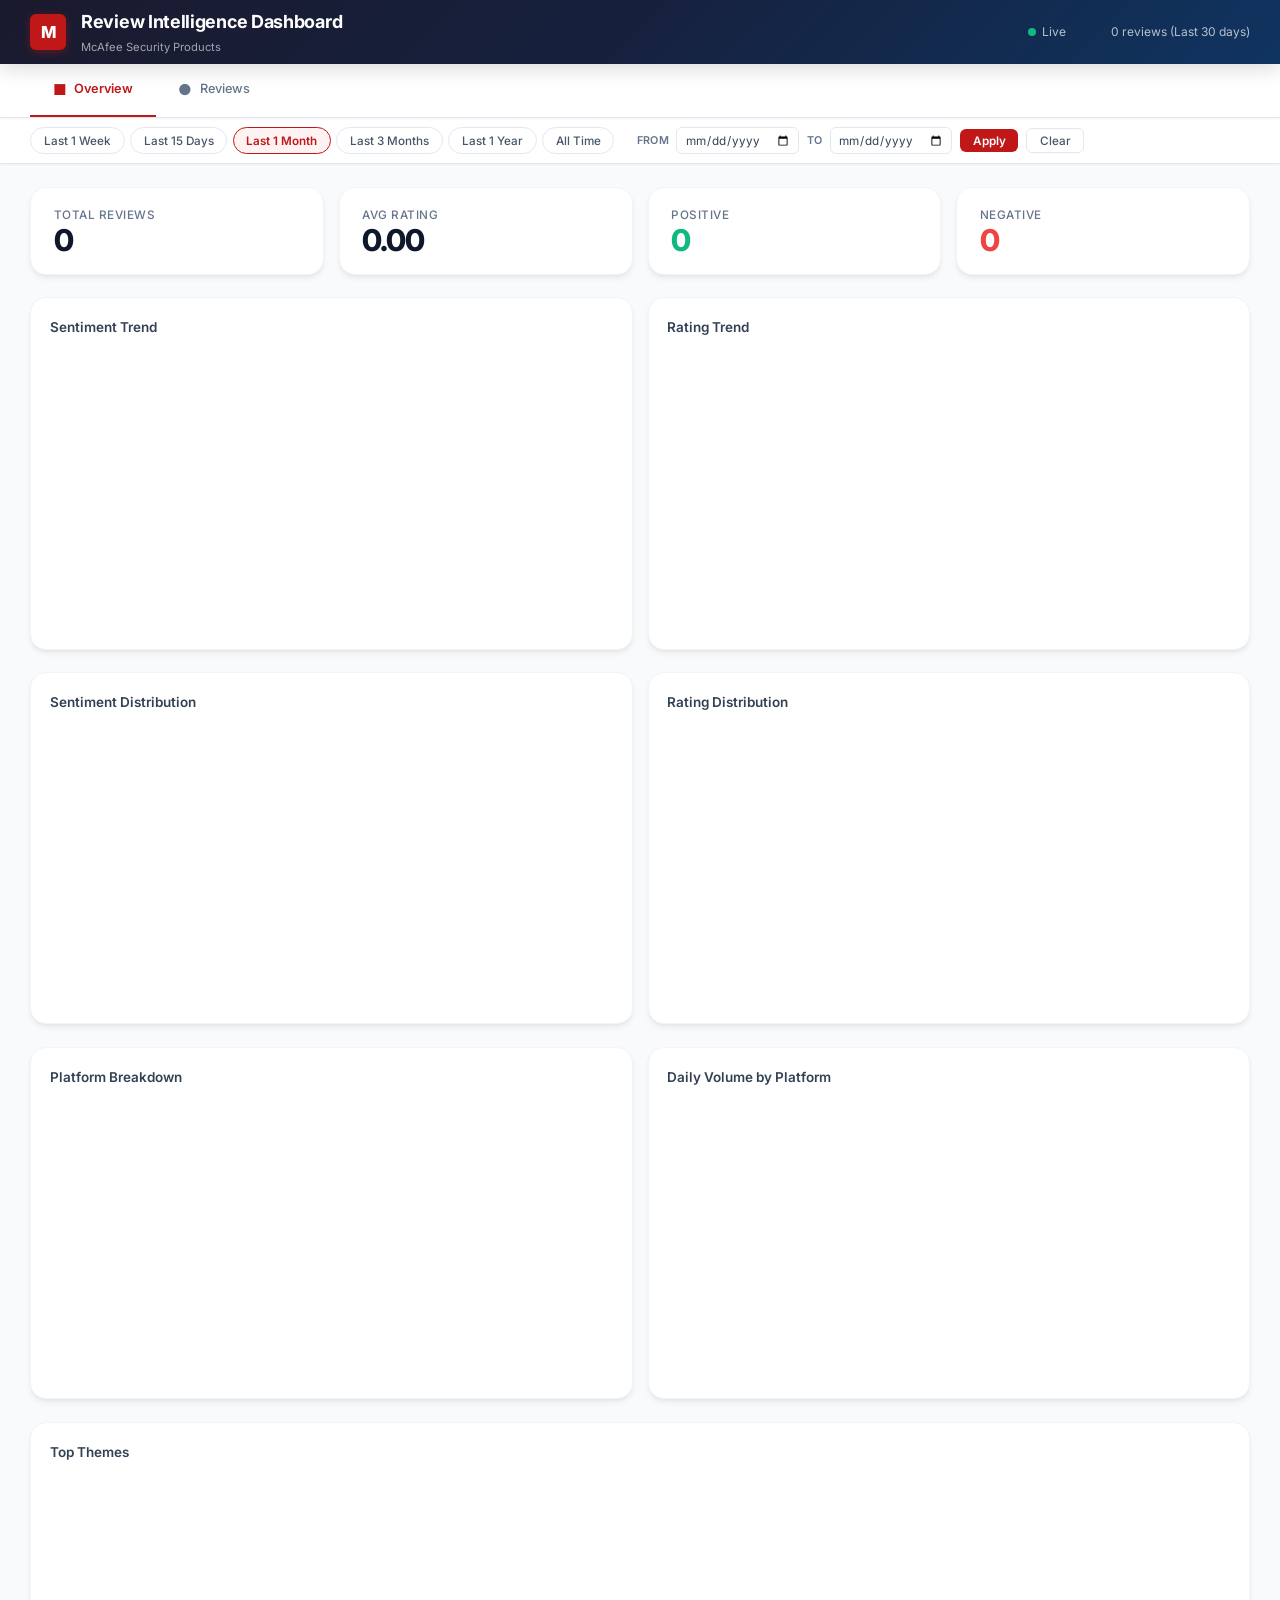
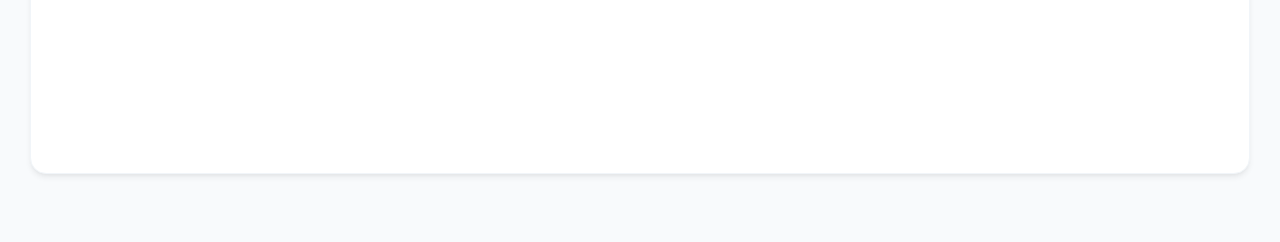
==== mcafee-review-dashboard/docs/index.html @ dd54ef6c "Initial commit - Review Dashboard v1.0" ====
<!DOCTYPE html>
<html lang="en">
<head>
  <meta charset="UTF-8">
  <meta name="viewport" content="width=device-width, initial-scale=1.0">
  <title>McAfee Review Intelligence Dashboard</title>
  <link rel="preconnect" href="https://fonts.googleapis.com">
  <link rel="preconnect" href="https://fonts.gstatic.com" crossorigin>
  <link href="https://fonts.googleapis.com/css2?family=Inter:wght@400;500;600;700;800&display=swap" rel="stylesheet">
  <link rel="stylesheet" href="assets/style.css">
  <script src="https://cdn.plot.ly/plotly-2.27.0.min.js"></script>
</head>
<body>

  <!-- ============ Header ============ -->
  <header class="header">
    <div class="header-brand">
      <div class="header-logo">M</div>
      <div>
        <div class="header-title">Review Intelligence Dashboard</div>
        <div class="header-subtitle">McAfee Security Products</div>
      </div>
    </div>
    <div class="header-meta">
      <div class="header-meta-item">
        <span class="live-dot"></span>
        <span>Live</span>
      </div>
      <div class="header-meta-item" id="last-updated"></div>
      <div class="header-meta-item" id="total-reviews-meta"></div>
    </div>
  </header>

  <!-- ============ Navigation ============ -->
  <nav class="nav-tabs" id="nav-tabs">
    <div class="nav-tab active" data-tab="overview">
      <span class="tab-icon">&#9632;</span> Overview
    </div>
    <div class="nav-tab" data-tab="reviews">
      <span class="tab-icon">&#9679;</span> Reviews
    </div>
  </nav>

  <!-- ============ Date Range Filter ============ -->
  <div class="date-filter-bar" id="date-filter-bar">
    <div class="date-filter-presets">
      <button class="date-preset-btn" data-range="7">Last 1 Week</button>
      <button class="date-preset-btn" data-range="15">Last 15 Days</button>
      <button class="date-preset-btn active" data-range="30">Last 1 Month</button>
      <button class="date-preset-btn" data-range="90">Last 3 Months</button>
      <button class="date-preset-btn" data-range="365">Last 1 Year</button>
      <button class="date-preset-btn" data-range="all">All Time</button>
    </div>
    <div class="date-filter-custom">
      <label class="date-filter-label">From</label>
      <input type="date" class="date-filter-input" id="date-start">
      <label class="date-filter-label">To</label>
      <input type="date" class="date-filter-input" id="date-end">
      <button class="date-filter-apply" id="date-apply">Apply</button>
      <button class="date-filter-clear" id="date-clear">Clear</button>
    </div>
    <div class="date-filter-info" id="date-filter-info"></div>
  </div>

  <!-- ============ Main Content ============ -->
  <main class="main-content">

    <!-- ======== Overview Tab - All Unique Charts ======== -->
    <section class="tab-panel active" id="tab-overview">
      <!-- KPIs -->
      <div class="kpi-grid" id="kpi-grid"></div>

      <!-- Row 1: Trend Charts -->
      <div class="chart-grid">
        <div class="chart-card">
          <div class="chart-title">Sentiment Trend</div>
          <div class="chart-container" id="chart-sentiment-trend"></div>
        </div>
        <div class="chart-card">
          <div class="chart-title">Rating Trend</div>
          <div class="chart-container" id="chart-rating-trend"></div>
        </div>
      </div>

      <!-- Row 2: Distribution Charts -->
      <div class="chart-grid">
        <div class="chart-card">
          <div class="chart-title">Sentiment Distribution</div>
          <div class="chart-container" id="chart-sentiment-dist"></div>
        </div>
        <div class="chart-card">
          <div class="chart-title">Rating Distribution</div>
          <div class="chart-container" id="chart-rating-dist"></div>
        </div>
      </div>

      <!-- Row 3: Platform & Volume -->
      <div class="chart-grid">
        <div class="chart-card">
          <div class="chart-title">Platform Breakdown</div>
          <div class="chart-container" id="chart-platform-breakdown"></div>
        </div>
        <div class="chart-card">
          <div class="chart-title">Daily Volume by Platform</div>
          <div class="chart-container" id="chart-daily-volume"></div>
        </div>
      </div>

      <!-- Row 4: Theme Analysis (Single) -->
      <div class="chart-grid">
        <div class="chart-card full-width">
          <div class="chart-title">Top Themes</div>
          <div class="chart-container" id="chart-themes"></div>
        </div>
      </div>
    </section>

    <!-- ======== Reviews Tab ======== -->
    <section class="tab-panel" id="tab-reviews">
      <!-- Filters -->
      <div class="filters-bar" id="filters-bar">
        <div class="filter-group">
          <label class="filter-label">Platform</label>
          <select class="filter-select" id="filter-platform">
            <option value="all">All Platforms</option>
            <option value="google_play">Google Play</option>
            <option value="app_store">App Store</option>
            <option value="windows_desktop">Windows</option>
          </select>
        </div>
        <div class="filter-group">
          <label class="filter-label">Rating</label>
          <select class="filter-select" id="filter-rating">
            <option value="all">All Ratings</option>
            <option value="5">5 Stars</option>
            <option value="4">4 Stars</option>
            <option value="3">3 Stars</option>
            <option value="2">2 Stars</option>
            <option value="1">1 Star</option>
          </select>
        </div>
        <div class="filter-group">
          <label class="filter-label">Sentiment</label>
          <select class="filter-select" id="filter-sentiment">
            <option value="all">All</option>
            <option value="positive">Positive</option>
            <option value="neutral">Neutral</option>
            <option value="negative">Negative</option>
          </select>
        </div>
        <div class="filter-group">
          <label class="filter-label">Notable</label>
          <select class="filter-select" id="filter-notable">
            <option value="all">All Reviews</option>
            <option value="response_mismatch">⚠️ Response Mismatch</option>
            <option value="no_response">⚠️ No Response</option>
            <option value="billing_issue">💰 Billing Issue</option>
            <option value="cancellation">🚫 Cancellation</option>
            <option value="critical">🔴 Critical (1★)</option>
          </select>
        </div>
        <div class="filter-group search-group">
          <input type="text" class="filter-search" id="filter-search" placeholder="Search reviews...">
        </div>
      </div>

      <!-- Results Summary -->
      <div class="results-summary" id="results-summary"></div>

      <!-- Reviews Table -->
      <div class="reviews-table-wrap">
        <table class="reviews-table">
          <thead>
            <tr>
              <th>Date</th>
              <th>Platform</th>
              <th>Rating</th>
              <th>Sentiment</th>
              <th>Review</th>
              <th>McAfee's Response</th>
              <th>Suggested Better Reply</th>
            </tr>
          </thead>
          <tbody id="reviews-tbody"></tbody>
        </table>
      </div>

      <!-- Pagination -->
      <div class="pagination" id="pagination"></div>
    </section>

  </main>

  <!-- ============ Scripts ============ -->
  <script src="assets/dashboard.js"></script>
</body>
</html>
---- mcafee-review-dashboard/docs/assets/style.css ----
/* ============================================================
   McAfee Review Intelligence Dashboard v2 — Professional Design
   ============================================================ */

:root {
  /* McAfee Brand */
  --mcafee-red: #C01818;
  --mcafee-red-dark: #9B1313;
  --mcafee-red-light: #E8443A;
  --mcafee-dark: #1A1A2E;
  --mcafee-navy: #16213E;
  --mcafee-slate: #0F3460;

  /* Neutrals */
  --gray-50: #F8FAFC;
  --gray-100: #F1F5F9;
  --gray-200: #E2E8F0;
  --gray-300: #CBD5E1;
  --gray-400: #94A3B8;
  --gray-500: #64748B;
  --gray-600: #475569;
  --gray-700: #334155;
  --gray-800: #1E293B;
  --gray-900: #0F172A;

  /* Semantic */
  --success: #10B981;
  --success-bg: #ECFDF5;
  --success-border: #A7F3D0;
  --warning: #F59E0B;
  --warning-bg: #FFFBEB;
  --warning-border: #FDE68A;
  --danger: #EF4444;
  --danger-bg: #FEF2F2;
  --danger-border: #FECACA;
  --info: #3B82F6;
  --info-bg: #EFF6FF;
  --info-border: #BFDBFE;

  /* Platform Colors */
  --android-color: #3DDC84;
  --ios-color: #007AFF;
  --windows-color: #00BCF2;
  --mac-color: #A2AAAD;

  /* Layout */
  --sidebar-width: 240px;
  --header-height: 64px;
  --radius-sm: 6px;
  --radius-md: 10px;
  --radius-lg: 16px;
  --radius-xl: 20px;
  --shadow-sm: 0 1px 2px rgba(0,0,0,0.05);
  --shadow-md: 0 4px 6px -1px rgba(0,0,0,0.07), 0 2px 4px -2px rgba(0,0,0,0.05);
  --shadow-lg: 0 10px 15px -3px rgba(0,0,0,0.08), 0 4px 6px -4px rgba(0,0,0,0.04);
  --shadow-xl: 0 20px 25px -5px rgba(0,0,0,0.08), 0 8px 10px -6px rgba(0,0,0,0.04);
  --transition: all 0.2s cubic-bezier(0.4, 0, 0.2, 1);
}

/* ---- Reset & Base ---- */
*, *::before, *::after { box-sizing: border-box; margin: 0; padding: 0; }

html { font-size: 15px; -webkit-font-smoothing: antialiased; -moz-osx-font-smoothing: grayscale; overflow-x: hidden; }

body {
  font-family: 'Inter', -apple-system, BlinkMacSystemFont, 'Segoe UI', Roboto, sans-serif;
  background: var(--gray-50);
  color: var(--gray-800);
  line-height: 1.6;
  min-height: 100vh;
  overflow-x: hidden;
}

/* ---- Header ---- */
.header {
  background: linear-gradient(135deg, var(--mcafee-dark) 0%, var(--mcafee-navy) 50%, var(--mcafee-slate) 100%);
  color: white;
  padding: 0 2rem;
  height: var(--header-height);
  display: flex;
  align-items: center;
  justify-content: space-between;
  position: sticky;
  top: 0;
  z-index: 100;
  box-shadow: 0 4px 20px rgba(0,0,0,0.15);
}

.header-brand {
  display: flex;
  align-items: center;
  gap: 1rem;
}

.header-logo {
  width: 36px;
  height: 36px;
  background: var(--mcafee-red);
  border-radius: var(--radius-sm);
  display: flex;
  align-items: center;
  justify-content: center;
  font-weight: 800;
  font-size: 1.1rem;
  letter-spacing: -0.5px;
  box-shadow: 0 2px 8px rgba(192,24,24,0.4);
}

.header-title {
  font-size: 1.2rem;
  font-weight: 700;
  letter-spacing: -0.3px;
}

.header-subtitle {
  font-size: 0.75rem;
  color: rgba(255,255,255,0.6);
  font-weight: 400;
  margin-top: 1px;
}

.header-meta {
  display: flex;
  align-items: center;
  gap: 1.5rem;
  font-size: 0.8rem;
  color: rgba(255,255,255,0.7);
}

.header-meta-item {
  display: flex;
  align-items: center;
  gap: 0.4rem;
}

.live-dot {
  width: 8px;
  height: 8px;
  background: var(--success);
  border-radius: 50%;
  animation: pulse 2s infinite;
}

@keyframes pulse {
  0%, 100% { opacity: 1; transform: scale(1); }
  50% { opacity: 0.5; transform: scale(0.8); }
}

/* ---- Navigation Tabs ---- */
.nav-tabs {
  background: white;
  border-bottom: 1px solid var(--gray-200);
  padding: 0 2rem;
  display: flex;
  gap: 0;
  position: sticky;
  top: var(--header-height);
  z-index: 99;
  box-shadow: var(--shadow-sm);
}

.nav-tab {
  padding: 0.9rem 1.5rem;
  font-size: 0.85rem;
  font-weight: 500;
  color: var(--gray-500);
  cursor: pointer;
  border-bottom: 2px solid transparent;
  transition: var(--transition);
  user-select: none;
  display: flex;
  align-items: center;
  gap: 0.5rem;
  white-space: nowrap;
}

.nav-tab:hover {
  color: var(--gray-700);
  background: var(--gray-50);
}

.nav-tab.active {
  color: var(--mcafee-red);
  border-bottom-color: var(--mcafee-red);
  font-weight: 600;
}

.nav-tab .tab-icon {
  font-size: 1rem;
}

/* ---- Date Filter Bar ---- */
.date-filter-bar {
  background: white;
  border-bottom: 1px solid var(--gray-200);
  padding: 0.6rem 2rem;
  display: flex;
  align-items: center;
  gap: 1.5rem;
  flex-wrap: wrap;
  position: sticky;
  top: calc(var(--header-height) + 44px);
  z-index: 98;
  box-shadow: var(--shadow-sm);
}

.date-filter-presets {
  display: flex;
  gap: 0.35rem;
}

.date-preset-btn {
  padding: 0.35rem 0.85rem;
  border-radius: 20px;
  font-size: 0.78rem;
  font-weight: 500;
  border: 1.5px solid var(--gray-200);
  background: white;
  color: var(--gray-600);
  cursor: pointer;
  transition: var(--transition);
  font-family: inherit;
  white-space: nowrap;
}

.date-preset-btn:hover {
  border-color: var(--gray-300);
  background: var(--gray-50);
}

.date-preset-btn.active {
  border-color: var(--mcafee-red);
  background: var(--danger-bg);
  color: var(--mcafee-red);
  font-weight: 600;
}

.date-filter-custom {
  display: flex;
  align-items: center;
  gap: 0.5rem;
}

.date-filter-label {
  font-size: 0.72rem;
  font-weight: 600;
  color: var(--gray-500);
  text-transform: uppercase;
  letter-spacing: 0.3px;
}

.date-filter-input {
  padding: 0.3rem 0.5rem;
  border: 1.5px solid var(--gray-200);
  border-radius: var(--radius-sm);
  font-size: 0.78rem;
  color: var(--gray-700);
  font-family: inherit;
  outline: none;
  transition: var(--transition);
}

.date-filter-input:focus {
  border-color: var(--mcafee-red);
  box-shadow: 0 0 0 2px rgba(192,24,24,0.1);
}

.date-filter-apply {
  padding: 0.3rem 0.85rem;
  background: var(--mcafee-red);
  color: white;
  border: none;
  border-radius: var(--radius-sm);
  font-size: 0.78rem;
  font-weight: 600;
  cursor: pointer;
  transition: var(--transition);
  font-family: inherit;
}

.date-filter-apply:hover {
  background: var(--mcafee-red-dark);
}

.date-filter-clear {
  padding: 0.3rem 0.85rem;
  background: white;
  color: var(--gray-600);
  border: 1.5px solid var(--gray-200);
  border-radius: var(--radius-sm);
  font-size: 0.78rem;
  font-weight: 500;
  cursor: pointer;
  transition: var(--transition);
  font-family: inherit;
}

.date-filter-clear:hover {
  background: var(--gray-50);
  border-color: var(--gray-300);
}

.date-filter-info {
  font-size: 0.75rem;
  color: var(--gray-400);
  margin-left: auto;
}

/* ---- Main Content ---- */
.main-content {
  max-width: 1400px;
  margin: 0 auto;
  padding: 1.5rem 2rem 3rem;
  overflow-x: hidden;
}

.tab-panel {
  display: none;
  animation: fadeIn 0.3s ease;
}

.tab-panel.active {
  display: block;
}

@keyframes fadeIn {
  from { opacity: 0; transform: translateY(8px); }
  to { opacity: 1; transform: translateY(0); }
}

/* ---- Section Headers ---- */
.section-header {
  display: flex;
  align-items: center;
  justify-content: space-between;
  margin-bottom: 1rem;
  margin-top: 1.5rem;
}

.section-header:first-child {
  margin-top: 0;
}

.section-title {
  font-size: 1.05rem;
  font-weight: 700;
  color: var(--gray-800);
  letter-spacing: -0.3px;
}

.section-subtitle {
  font-size: 0.8rem;
  color: var(--gray-500);
}

/* ---- KPI Cards ---- */
.kpi-grid {
  display: grid;
  grid-template-columns: repeat(auto-fit, minmax(220px, 1fr));
  gap: 1rem;
  margin-bottom: 1.5rem;
}

.kpi-card {
  background: white;
  border-radius: var(--radius-lg);
  padding: 1.25rem 1.5rem;
  box-shadow: var(--shadow-md);
  border: 1px solid var(--gray-100);
  transition: var(--transition);
  position: relative;
  overflow: hidden;
}

.kpi-card:hover {
  box-shadow: var(--shadow-lg);
  transform: translateY(-2px);
}

.kpi-card::before {
  content: '';
  position: absolute;
  top: 0;
  left: 0;
  right: 0;
  height: 3px;
}

.kpi-card.kpi-total::before { background: var(--info); }
.kpi-card.kpi-rating::before { background: var(--warning); }
.kpi-card.kpi-sentiment::before { background: var(--success); }
.kpi-card.kpi-negative::before { background: var(--danger); }

.kpi-header {
  display: flex;
  align-items: center;
  justify-content: space-between;
  margin-bottom: 0.75rem;
}

.kpi-label {
  font-size: 0.78rem;
  font-weight: 500;
  color: var(--gray-500);
  text-transform: uppercase;
  letter-spacing: 0.5px;
}

.kpi-icon {
  width: 36px;
  height: 36px;
  border-radius: var(--radius-md);
  display: flex;
  align-items: center;
  justify-content: center;
  font-size: 1.1rem;
}

.kpi-total .kpi-icon { background: var(--info-bg); color: var(--info); }
.kpi-rating .kpi-icon { background: var(--warning-bg); color: var(--warning); }
.kpi-sentiment .kpi-icon { background: var(--success-bg); color: var(--success); }
.kpi-negative .kpi-icon { background: var(--danger-bg); color: var(--danger); }

.kpi-value {
  font-size: 2rem;
  font-weight: 800;
  color: var(--gray-900);
  line-height: 1;
  letter-spacing: -1px;
}

.kpi-change {
  display: inline-flex;
  align-items: center;
  gap: 0.25rem;
  font-size: 0.75rem;
  font-weight: 600;
  margin-top: 0.4rem;
  padding: 0.15rem 0.5rem;
  border-radius: 20px;
}

.kpi-change.positive {
  background: var(--success-bg);
  color: var(--success);
}

.kpi-change.negative {
  background: var(--danger-bg);
  color: var(--danger);
}

.kpi-sparkline {
  height: 40px;
  margin-top: 0.5rem;
}

/* ---- Chart Cards ---- */
.chart-grid {
  display: grid;
  grid-template-columns: repeat(2, 1fr);
  gap: 1rem;
  margin-bottom: 1.5rem;
}

.chart-grid-3 {
  grid-template-columns: repeat(3, 1fr);
}

.chart-card {
  background: white;
  border-radius: var(--radius-lg);
  padding: 1.25rem;
  box-shadow: var(--shadow-md);
  border: 1px solid var(--gray-100);
  transition: var(--transition);
  overflow: hidden;
  min-width: 0;
}

.chart-card:hover {
  box-shadow: var(--shadow-lg);
}

.chart-card.full-width {
  grid-column: 1 / -1;
}

.chart-title {
  font-size: 0.9rem;
  font-weight: 600;
  color: var(--gray-700);
  margin-bottom: 0.75rem;
  display: flex;
  align-items: center;
  gap: 0.5rem;
}

.chart-container {
  min-height: 280px;
  width: 100%;
  overflow: hidden;
}

.chart-container-sm {
  min-height: 200px;
}

/* ---- Platform Selector ---- */
.platform-selector {
  display: flex;
  gap: 0.5rem;
  margin-bottom: 1rem;
  flex-wrap: wrap;
}

.platform-btn {
  padding: 0.45rem 1rem;
  border-radius: 20px;
  font-size: 0.8rem;
  font-weight: 500;
  border: 1.5px solid var(--gray-200);
  background: white;
  color: var(--gray-600);
  cursor: pointer;
  transition: var(--transition);
  display: flex;
  align-items: center;
  gap: 0.4rem;
}

.platform-btn:hover {
  border-color: var(--gray-300);
  background: var(--gray-50);
}

.platform-btn.active {
  border-color: var(--mcafee-red);
  background: var(--danger-bg);
  color: var(--mcafee-red);
  font-weight: 600;
}

.platform-dot {
  width: 8px;
  height: 8px;
  border-radius: 50%;
}

.platform-dot.android { background: var(--android-color); }
.platform-dot.ios { background: var(--ios-color); }
.platform-dot.windows { background: var(--windows-color); }
.platform-dot.mac { background: var(--mac-color); }

/* ---- Filters Bar ---- */
.filters-bar {
  display: flex;
  gap: 0.75rem;
  margin-bottom: 1rem;
  flex-wrap: wrap;
  align-items: center;
}

.filter-group {
  display: flex;
  flex-direction: column;
  gap: 0.25rem;
}

.filter-label {
  font-size: 0.7rem;
  font-weight: 600;
  color: var(--gray-500);
  text-transform: uppercase;
  letter-spacing: 0.5px;
}

.filter-select, .filter-input {
  padding: 0.5rem 0.75rem;
  border: 1.5px solid var(--gray-200);
  border-radius: var(--radius-md);
  font-size: 0.82rem;
  color: var(--gray-700);
  background: white;
  transition: var(--transition);
  outline: none;
  font-family: inherit;
  min-width: 140px;
}

.filter-select:focus, .filter-input:focus {
  border-color: var(--mcafee-red);
  box-shadow: 0 0 0 3px rgba(192,24,24,0.1);
}

.filter-input {
  min-width: 220px;
}

.filter-btn {
  padding: 0.5rem 1.25rem;
  background: var(--mcafee-red);
  color: white;
  border: none;
  border-radius: var(--radius-md);
  font-size: 0.82rem;
  font-weight: 600;
  cursor: pointer;
  transition: var(--transition);
  align-self: flex-end;
  font-family: inherit;
}

.filter-btn:hover {
  background: var(--mcafee-red-dark);
  box-shadow: 0 2px 8px rgba(192,24,24,0.3);
}

.filter-btn-secondary {
  background: white;
  color: var(--gray-600);
  border: 1.5px solid var(--gray-200);
}

.filter-btn-secondary:hover {
  background: var(--gray-50);
  border-color: var(--gray-300);
  box-shadow: none;
}

/* ---- Reviews Table ---- */
.reviews-table-wrap {
  background: white;
  border-radius: var(--radius-lg);
  box-shadow: var(--shadow-md);
  border: 1px solid var(--gray-100);
  overflow: hidden;
}

.reviews-table {
  width: 100%;
  border-collapse: collapse;
  font-size: 0.83rem;
}

.reviews-table thead {
  background: var(--gray-50);
  border-bottom: 2px solid var(--gray-200);
}

.reviews-table th {
  padding: 0.75rem 1rem;
  text-align: left;
  font-weight: 600;
  color: var(--gray-600);
  font-size: 0.75rem;
  text-transform: uppercase;
  letter-spacing: 0.5px;
  white-space: nowrap;
}

.reviews-table td {
  padding: 0.85rem 1rem;
  border-bottom: 1px solid var(--gray-100);
  vertical-align: top;
}

.reviews-table tbody tr {
  transition: var(--transition);
}

.reviews-table tbody tr:hover {
  background: var(--gray-50);
}

.reviews-table tbody tr:last-child td {
  border-bottom: none;
}

.review-content-cell {
  max-width: 320px;
  line-height: 1.5;
  color: var(--gray-700);
}

.review-content-text {
  display: -webkit-box;
  -webkit-line-clamp: 3;
  -webkit-box-orient: vertical;
  overflow: hidden;
  cursor: pointer;
}

.review-content-text.expanded {
  -webkit-line-clamp: unset;
}

/* ---- Reply Column ---- */
.reply-cell {
  max-width: 280px;
  min-width: 220px;
}

.reply-suggestion {
  background: var(--gray-50);
  border: 1px solid var(--gray-200);
  border-radius: var(--radius-md);
  padding: 0.6rem 0.75rem;
  font-size: 0.78rem;
  color: var(--gray-600);
  line-height: 1.5;
  position: relative;
}

.reply-suggestion::before {
  content: 'Suggested Reply';
  display: block;
  font-size: 0.65rem;
  font-weight: 700;
  text-transform: uppercase;
  letter-spacing: 0.5px;
  color: var(--mcafee-red);
  margin-bottom: 0.35rem;
}

.reply-actions {
  display: flex;
  gap: 0.5rem;
  margin-top: 0.5rem;
}

.reply-btn {
  padding: 0.25rem 0.6rem;
  border-radius: var(--radius-sm);
  font-size: 0.7rem;
  font-weight: 600;
  cursor: pointer;
  transition: var(--transition);
  border: 1px solid var(--gray-200);
  background: white;
  color: var(--gray-600);
  font-family: inherit;
}

.reply-btn:hover {
  background: var(--gray-100);
}

.reply-btn-copy {
  background: var(--mcafee-red);
  color: white;
  border-color: var(--mcafee-red);
}

.reply-btn-copy:hover {
  background: var(--mcafee-red-dark);
}

/* ---- Badges ---- */
.badge {
  display: inline-flex;
  align-items: center;
  gap: 0.3rem;
  padding: 0.2rem 0.6rem;
  border-radius: 20px;
  font-size: 0.72rem;
  font-weight: 600;
  white-space: nowrap;
}

.badge-positive {
  background: var(--success-bg);
  color: #047857;
  border: 1px solid var(--success-border);
}

.badge-neutral {
  background: var(--warning-bg);
  color: #92400E;
  border: 1px solid var(--warning-border);
}

.badge-negative {
  background: var(--danger-bg);
  color: #B91C1C;
  border: 1px solid var(--danger-border);
}

.badge-platform {
  background: var(--gray-100);
  color: var(--gray-600);
  border: 1px solid var(--gray-200);
}

.badge-platform.google_play { border-left: 3px solid var(--android-color); }
.badge-platform.app_store { border-left: 3px solid var(--ios-color); }
.badge-platform.windows_desktop { border-left: 3px solid var(--windows-color); }
.badge-platform.mac_desktop { border-left: 3px solid var(--mac-color); }

.badge-theme {
  background: var(--info-bg);
  color: #1E40AF;
  border: 1px solid var(--info-border);
  font-size: 0.68rem;
}

/* ---- Star Rating ---- */
.stars {
  display: inline-flex;
  gap: 1px;
  color: var(--warning);
  font-size: 0.9rem;
}

.star-empty {
  color: var(--gray-300);
}

/* ---- Alerts ---- */
.alerts-list {
  display: flex;
  flex-direction: column;
  gap: 0.75rem;
}

.alert-item {
  background: white;
  border-radius: var(--radius-lg);
  padding: 1rem 1.25rem;
  box-shadow: var(--shadow-md);
  border: 1px solid var(--gray-100);
  display: flex;
  gap: 1rem;
  align-items: flex-start;
  transition: var(--transition);
}

.alert-item:hover {
  box-shadow: var(--shadow-lg);
}

.alert-severity {
  width: 4px;
  min-height: 50px;
  border-radius: 2px;
  flex-shrink: 0;
  align-self: stretch;
}

.alert-severity.high { background: var(--danger); }
.alert-severity.medium { background: var(--warning); }
.alert-severity.low { background: var(--info); }

.alert-content {
  flex: 1;
}

.alert-title {
  font-weight: 600;
  font-size: 0.9rem;
  color: var(--gray-800);
  margin-bottom: 0.25rem;
}

.alert-message {
  font-size: 0.82rem;
  color: var(--gray-600);
  line-height: 1.5;
}

.alert-meta {
  display: flex;
  gap: 1rem;
  margin-top: 0.5rem;
  font-size: 0.72rem;
  color: var(--gray-400);
}

.alert-status {
  padding: 0.15rem 0.5rem;
  border-radius: 20px;
  font-size: 0.68rem;
  font-weight: 600;
  text-transform: uppercase;
  letter-spacing: 0.3px;
}

.alert-status.active { background: var(--danger-bg); color: var(--danger); }
.alert-status.acknowledged { background: var(--warning-bg); color: var(--warning); }
.alert-status.investigating { background: var(--info-bg); color: var(--info); }
.alert-status.resolved { background: var(--success-bg); color: var(--success); }

/* ---- Pagination ---- */
.pagination {
  display: flex;
  align-items: center;
  justify-content: center;
  gap: 0.35rem;
  margin-top: 1rem;
  padding: 0.75rem;
}

.page-btn {
  padding: 0.35rem 0.7rem;
  border: 1px solid var(--gray-200);
  border-radius: var(--radius-sm);
  background: white;
  color: var(--gray-600);
  font-size: 0.8rem;
  cursor: pointer;
  transition: var(--transition);
  font-family: inherit;
}

.page-btn:hover {
  background: var(--gray-50);
  border-color: var(--gray-300);
}

.page-btn.active {
  background: var(--mcafee-red);
  color: white;
  border-color: var(--mcafee-red);
}

.page-btn:disabled {
  opacity: 0.4;
  cursor: default;
}

.page-info {
  font-size: 0.78rem;
  color: var(--gray-500);
  margin: 0 0.5rem;
}

/* ---- Review Count / Summary ---- */
.results-summary {
  font-size: 0.82rem;
  color: var(--gray-500);
  margin-bottom: 0.75rem;
}

.results-summary strong {
  color: var(--gray-700);
}

/* ---- Empty State ---- */
.empty-state {
  text-align: center;
  padding: 3rem 2rem;
  color: var(--gray-400);
}

.empty-state-icon {
  font-size: 2.5rem;
  margin-bottom: 0.75rem;
}

.empty-state-text {
  font-size: 0.9rem;
}

/* ---- Tooltip ---- */
.tooltip {
  position: relative;
}

.tooltip::after {
  content: attr(data-tooltip);
  position: absolute;
  bottom: calc(100% + 6px);
  left: 50%;
  transform: translateX(-50%);
  background: var(--gray-800);
  color: white;
  padding: 0.35rem 0.6rem;
  border-radius: var(--radius-sm);
  font-size: 0.7rem;
  white-space: nowrap;
  opacity: 0;
  pointer-events: none;
  transition: opacity 0.2s;
  z-index: 50;
}

.tooltip:hover::after {
  opacity: 1;
}

/* ---- Responsive ---- */
@media (max-width: 1024px) {
  .chart-grid {
    grid-template-columns: 1fr;
  }
  .chart-grid-3 {
    grid-template-columns: 1fr;
  }
}

@media (max-width: 768px) {
  .header {
    padding: 0 1rem;
    height: auto;
    min-height: var(--header-height);
    flex-wrap: wrap;
    gap: 0.5rem;
    padding-top: 0.75rem;
    padding-bottom: 0.75rem;
  }

  .header-meta {
    display: none;
  }

  .nav-tabs {
    padding: 0 0.75rem;
    overflow-x: auto;
    -webkit-overflow-scrolling: touch;
  }

  .nav-tab {
    padding: 0.75rem 1rem;
    font-size: 0.8rem;
  }

  .date-filter-bar {
    padding: 0.5rem 1rem;
    flex-direction: column;
    align-items: stretch;
    gap: 0.5rem;
  }

  .date-filter-presets {
    flex-wrap: wrap;
  }

  .date-filter-custom {
    flex-wrap: wrap;
  }

  .date-filter-info {
    margin-left: 0;
  }

  .main-content {
    padding: 1rem;
  }

  .kpi-grid {
    grid-template-columns: repeat(2, 1fr);
    gap: 0.75rem;
  }

  .kpi-value {
    font-size: 1.5rem;
  }

  .filters-bar {
    flex-direction: column;
    align-items: stretch;
  }

  .filter-select, .filter-input {
    min-width: 100%;
  }

  .reviews-table-wrap {
    overflow-x: auto;
  }

  .reply-cell {
    min-width: 180px;
  }

  .platform-selector {
    overflow-x: auto;
    flex-wrap: nowrap;
    padding-bottom: 0.5rem;
  }
}

@media (max-width: 480px) {
  .kpi-grid {
    grid-template-columns: 1fr;
  }
}

/* ---- Scrollbar ---- */
::-webkit-scrollbar {
  width: 6px;
  height: 6px;
}

::-webkit-scrollbar-track {
  background: transparent;
}

::-webkit-scrollbar-thumb {
  background: var(--gray-300);
  border-radius: 3px;
}

::-webkit-scrollbar-thumb:hover {
  background: var(--gray-400);
}

/* ---- Loading skeleton ---- */
.skeleton {
  background: linear-gradient(90deg, var(--gray-100) 25%, var(--gray-200) 50%, var(--gray-100) 75%);
  background-size: 200% 100%;
  animation: shimmer 1.5s infinite;
  border-radius: var(--radius-sm);
}

@keyframes shimmer {
  0% { background-position: 200% 0; }
  100% { background-position: -200% 0; }
}

/* ---- Print ---- */
@media print {
  .header, .nav-tabs { position: static; }
  .tab-panel { display: block !important; page-break-inside: avoid; }
  .kpi-card, .chart-card, .alert-item { box-shadow: none; border: 1px solid #ddd; }
}
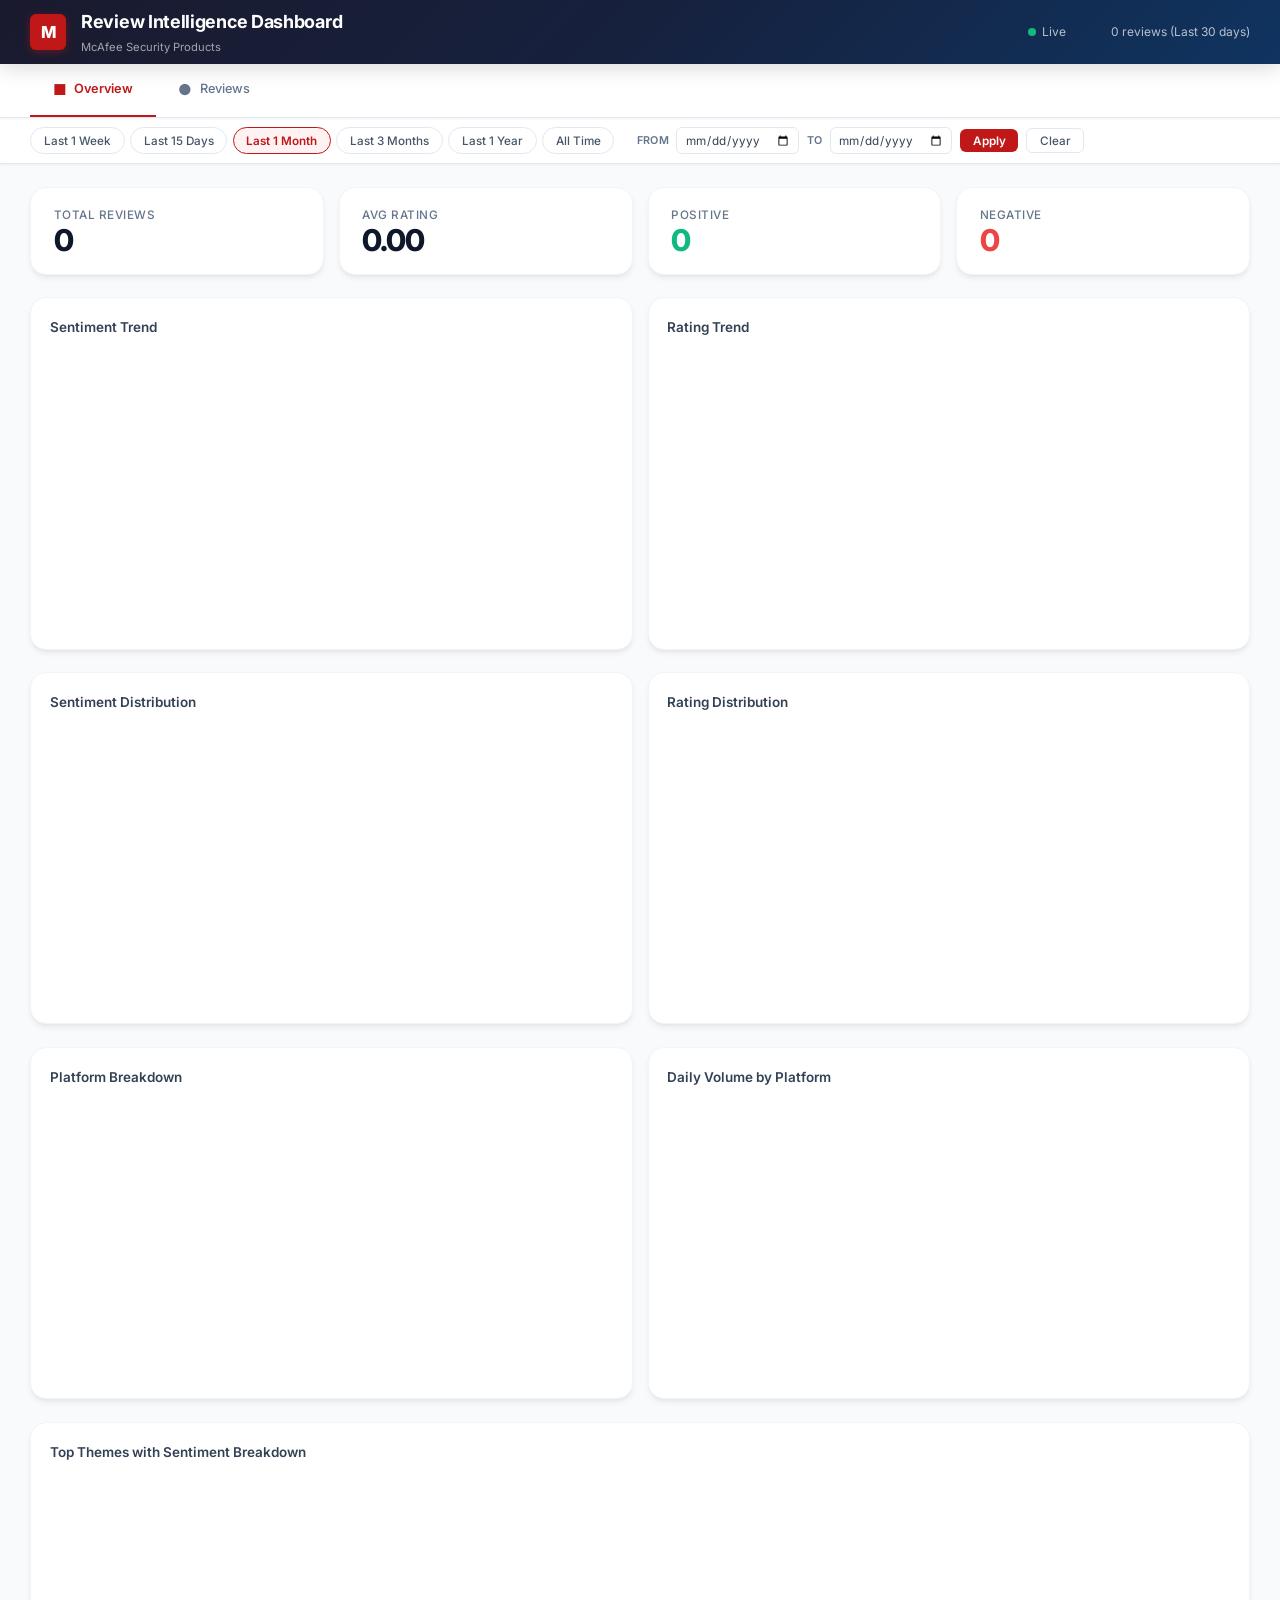
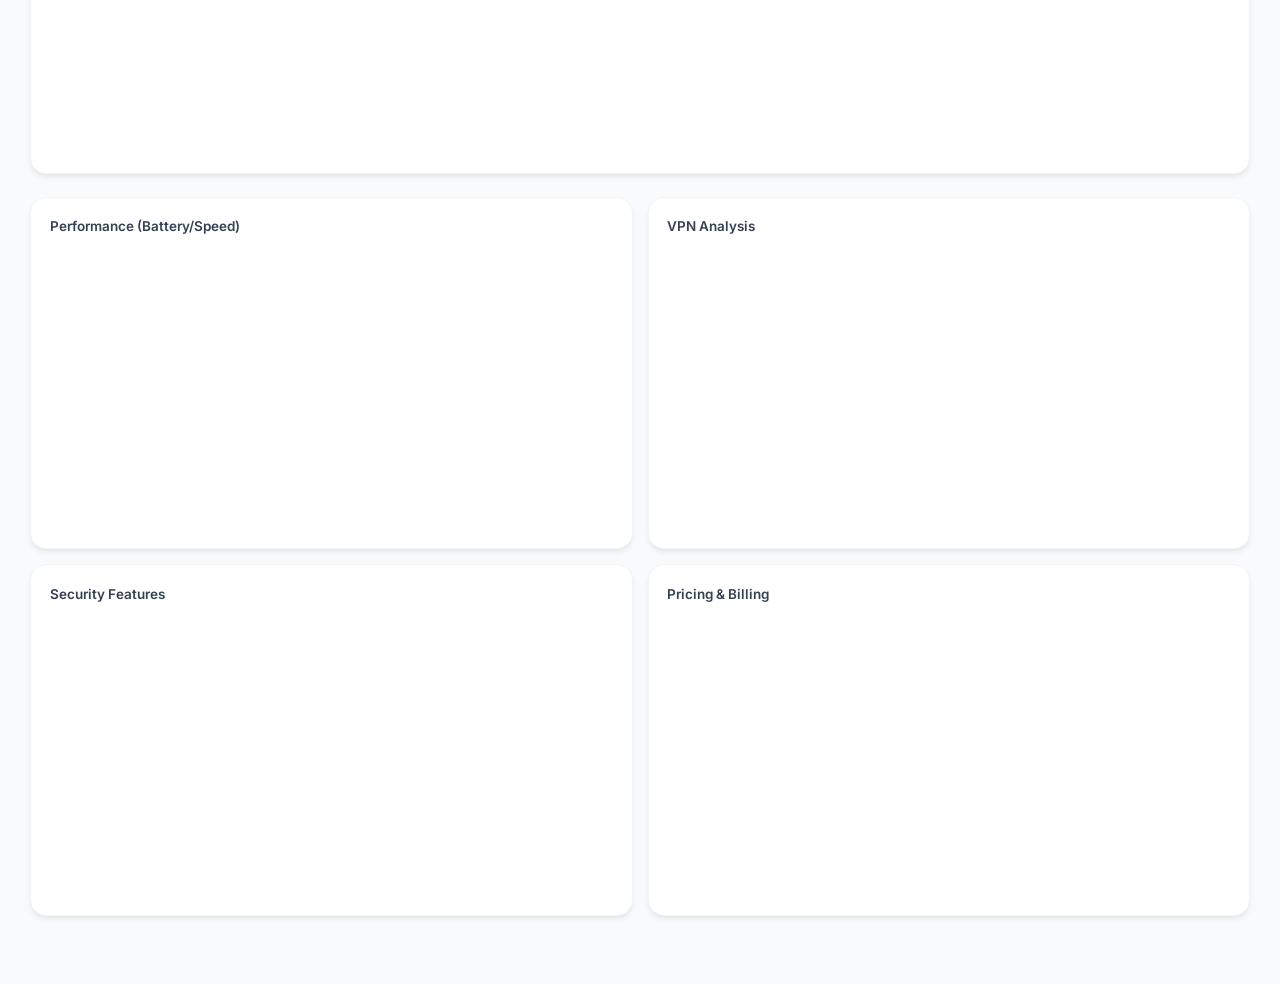
==== commit 1285fb44: "Add individual theme analysis charts: Performance, VPN, Security, Pricing with sentiment breakdown" ====
--- a/mcafee-review-dashboard/docs/index.html
+++ b/mcafee-review-dashboard/docs/index.html
@@ -106,11 +106,31 @@
         </div>
       </div>
 
-      <!-- Row 4: Theme Analysis (Single) -->
+      <!-- Row 4: Theme Analysis -->
       <div class="chart-grid">
         <div class="chart-card full-width">
-          <div class="chart-title">Top Themes</div>
+          <div class="chart-title">Top Themes with Sentiment Breakdown</div>
           <div class="chart-container" id="chart-themes"></div>
+        </div>
+      </div>
+
+      <!-- Row 5: Individual Theme Analysis -->
+      <div class="chart-grid">
+        <div class="chart-card">
+          <div class="chart-title">Performance (Battery/Speed)</div>
+          <div class="chart-container" id="chart-theme-performance"></div>
+        </div>
+        <div class="chart-card">
+          <div class="chart-title">VPN Analysis</div>
+          <div class="chart-container" id="chart-theme-vpn"></div>
+        </div>
+        <div class="chart-card">
+          <div class="chart-title">Security Features</div>
+          <div class="chart-container" id="chart-theme-security"></div>
+        </div>
+        <div class="chart-card">
+          <div class="chart-title">Pricing & Billing</div>
+          <div class="chart-container" id="chart-theme-pricing"></div>
         </div>
       </div>
     </section>
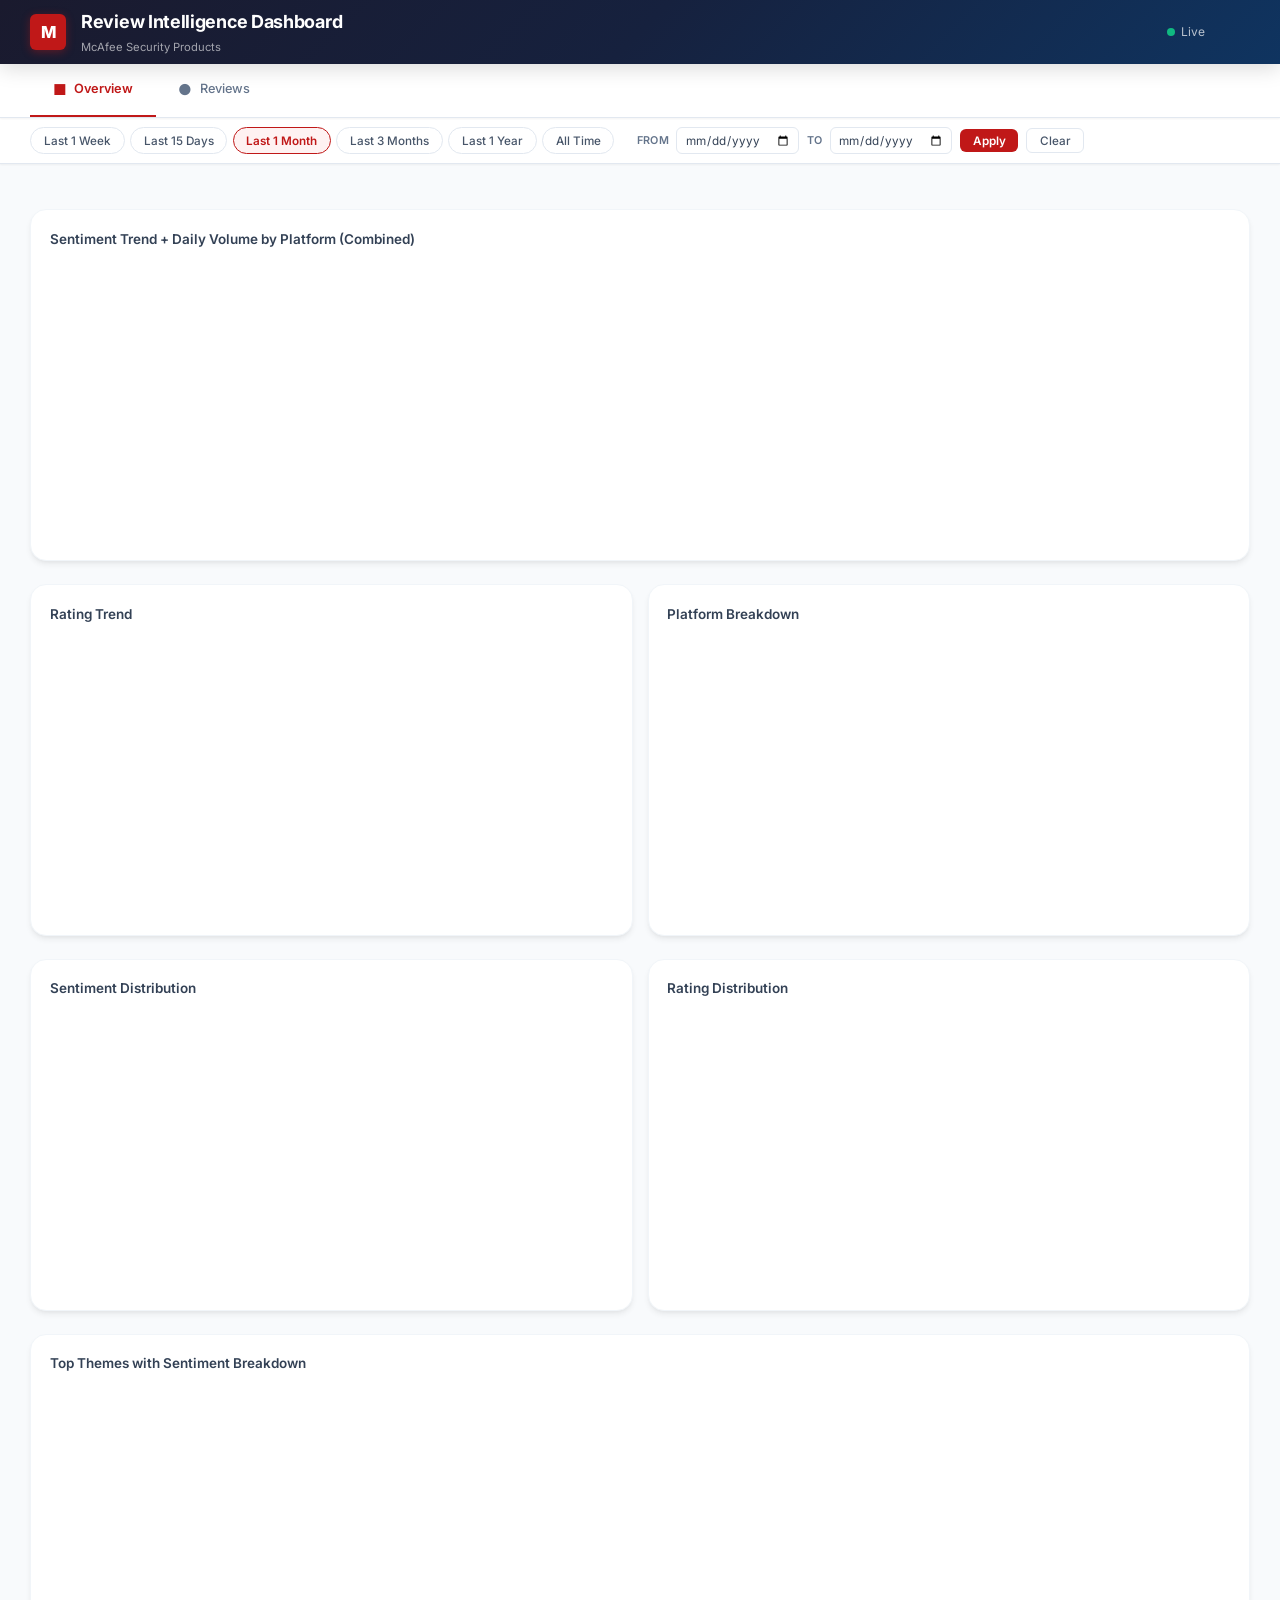
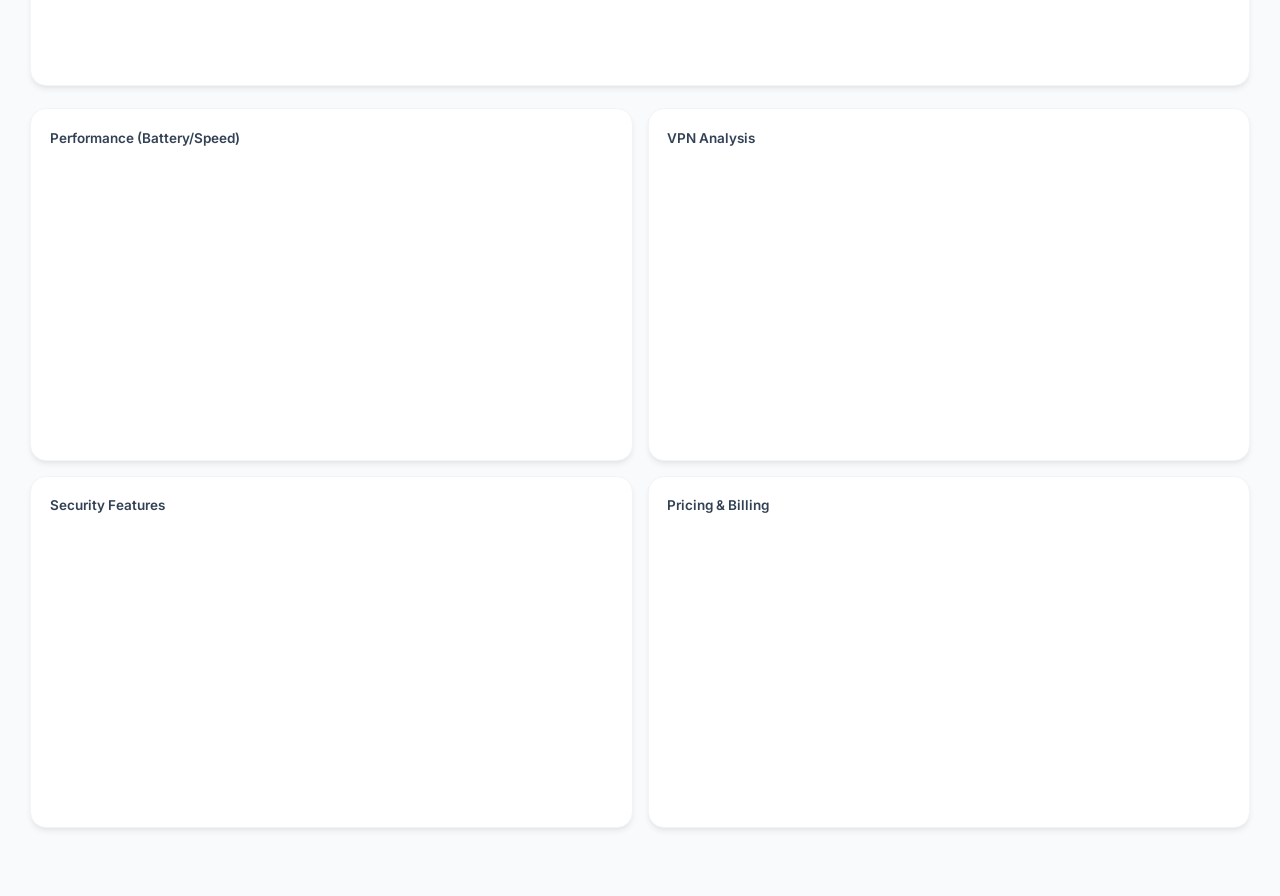
==== commit 574dce8f: "Combine Sentiment Trend and Daily Volume by Platform into single chart with dual Y-axes" ====
--- a/mcafee-review-dashboard/docs/index.html
+++ b/mcafee-review-dashboard/docs/index.html
@@ -70,16 +70,23 @@
       <!-- KPIs -->
       <div class="kpi-grid" id="kpi-grid"></div>
 
-      <!-- Row 1: Trend Charts -->
-      <div class="chart-grid">
-        <div class="chart-card">
-          <div class="chart-title">Sentiment Trend</div>
-          <div class="chart-container" id="chart-sentiment-trend"></div>
-        </div>
+      <!-- Row 1: Combined Sentiment + Volume + Rating Trend -->
+      <div class="chart-grid">
+        <div class="chart-card full-width">
+          <div class="chart-title">Sentiment Trend + Daily Volume by Platform (Combined)</div>
+          <div class="chart-container" id="chart-combined-sentiment-volume"></div>
+        </div>
+      </div>
+      
+      <div class="chart-grid">
         <div class="chart-card">
           <div class="chart-title">Rating Trend</div>
           <div class="chart-container" id="chart-rating-trend"></div>
         </div>
+        <div class="chart-card">
+          <div class="chart-title">Platform Breakdown</div>
+          <div class="chart-container" id="chart-platform-breakdown"></div>
+        </div>
       </div>
 
       <!-- Row 2: Distribution Charts -->
@@ -91,18 +98,6 @@
         <div class="chart-card">
           <div class="chart-title">Rating Distribution</div>
           <div class="chart-container" id="chart-rating-dist"></div>
-        </div>
-      </div>
-
-      <!-- Row 3: Platform & Volume -->
-      <div class="chart-grid">
-        <div class="chart-card">
-          <div class="chart-title">Platform Breakdown</div>
-          <div class="chart-container" id="chart-platform-breakdown"></div>
-        </div>
-        <div class="chart-card">
-          <div class="chart-title">Daily Volume by Platform</div>
-          <div class="chart-container" id="chart-daily-volume"></div>
         </div>
       </div>
 
@@ -169,14 +164,16 @@
           </select>
         </div>
         <div class="filter-group">
-          <label class="filter-label">Notable</label>
+          <label class="filter-label">Response Quality</label>
           <select class="filter-select" id="filter-notable">
             <option value="all">All Reviews</option>
-            <option value="response_mismatch">⚠️ Response Mismatch</option>
-            <option value="no_response">⚠️ No Response</option>
-            <option value="billing_issue">💰 Billing Issue</option>
-            <option value="cancellation">🚫 Cancellation</option>
-            <option value="critical">🔴 Critical (1★)</option>
+            <option value="no_response">⚠️ NO RESPONSE</option>
+            <option value="high_rating_apology">🔴 HIGH RATING + APOLOGY</option>
+            <option value="low_rating_no_empathy">🔴 LOW RATING + NO EMPATHY</option>
+            <option value="generic_template">🟡 GENERIC TEMPLATE</option>
+            <option value="no_solution">🟡 NO SOLUTION</option>
+            <option value="wrong_issue">🔴 WRONG ISSUE</option>
+            <option value="critical">🔴 CRITICAL (1★)</option>
           </select>
         </div>
         <div class="filter-group search-group">
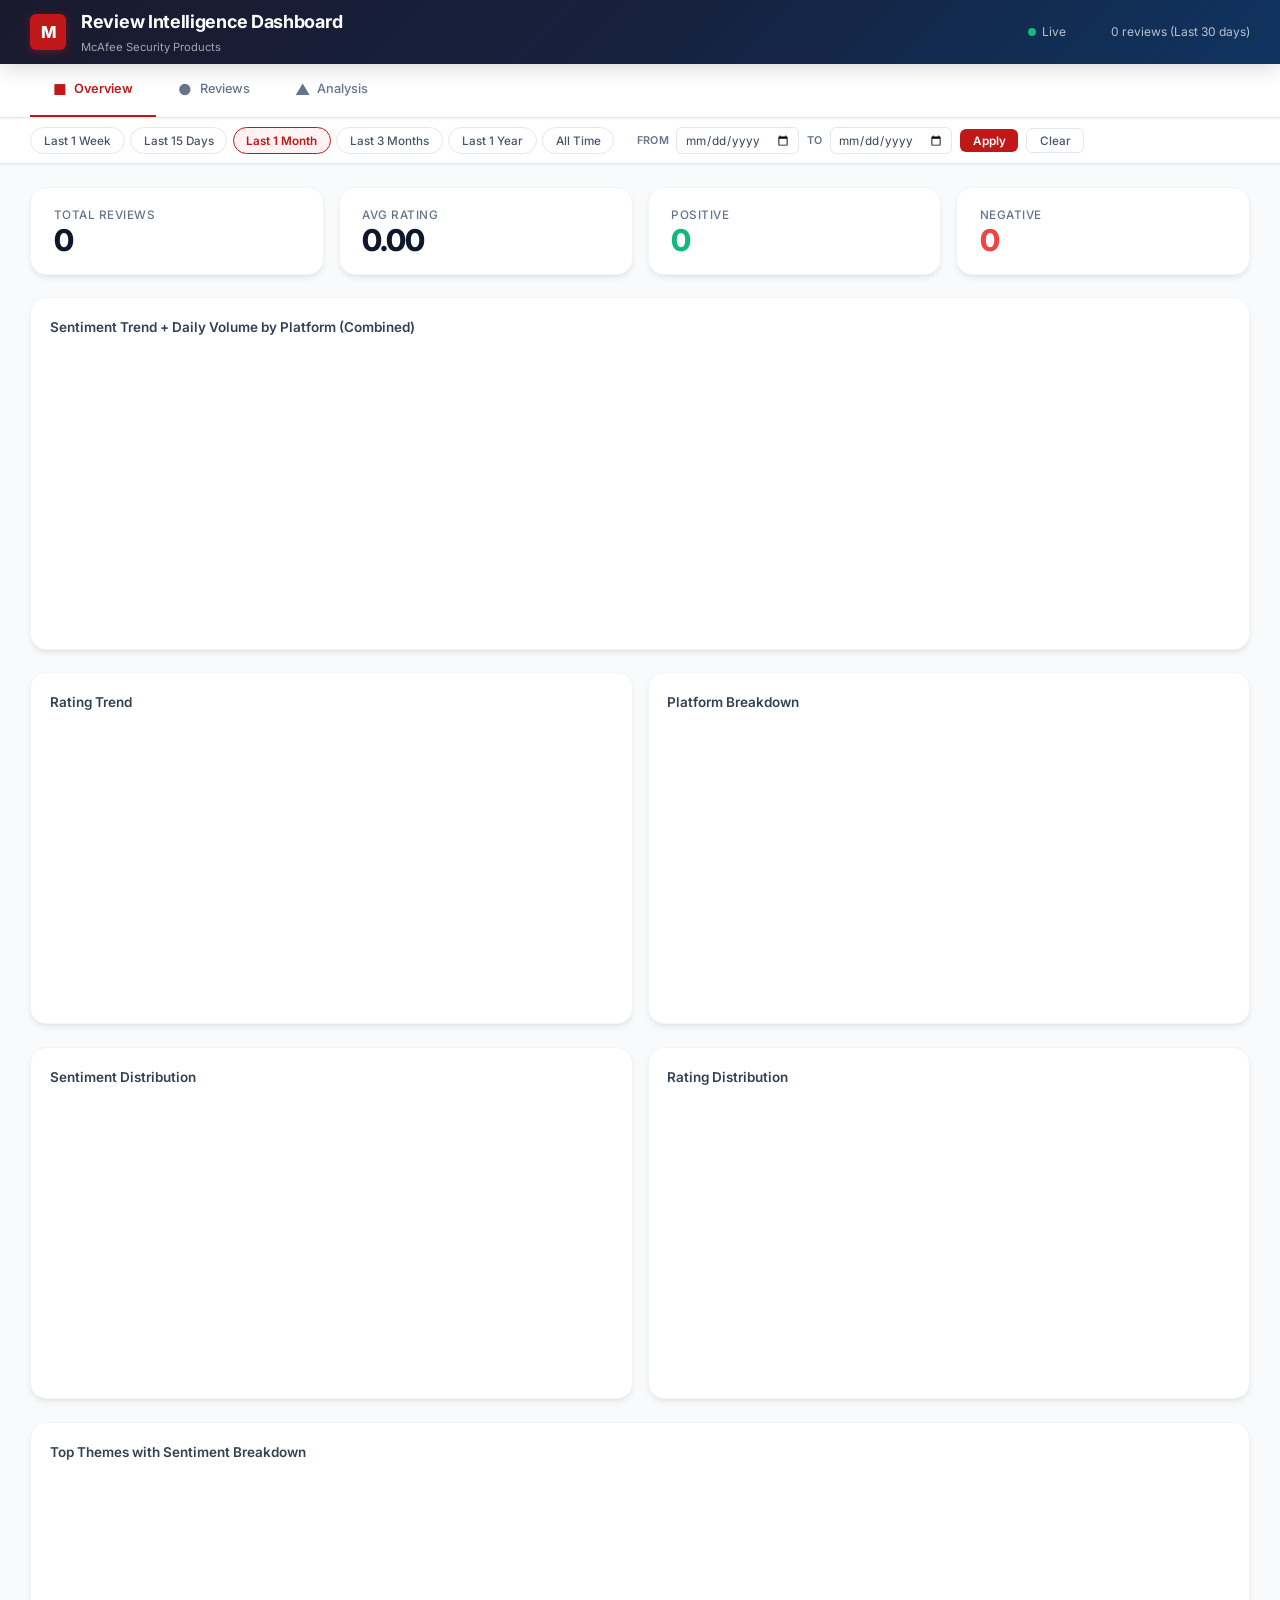
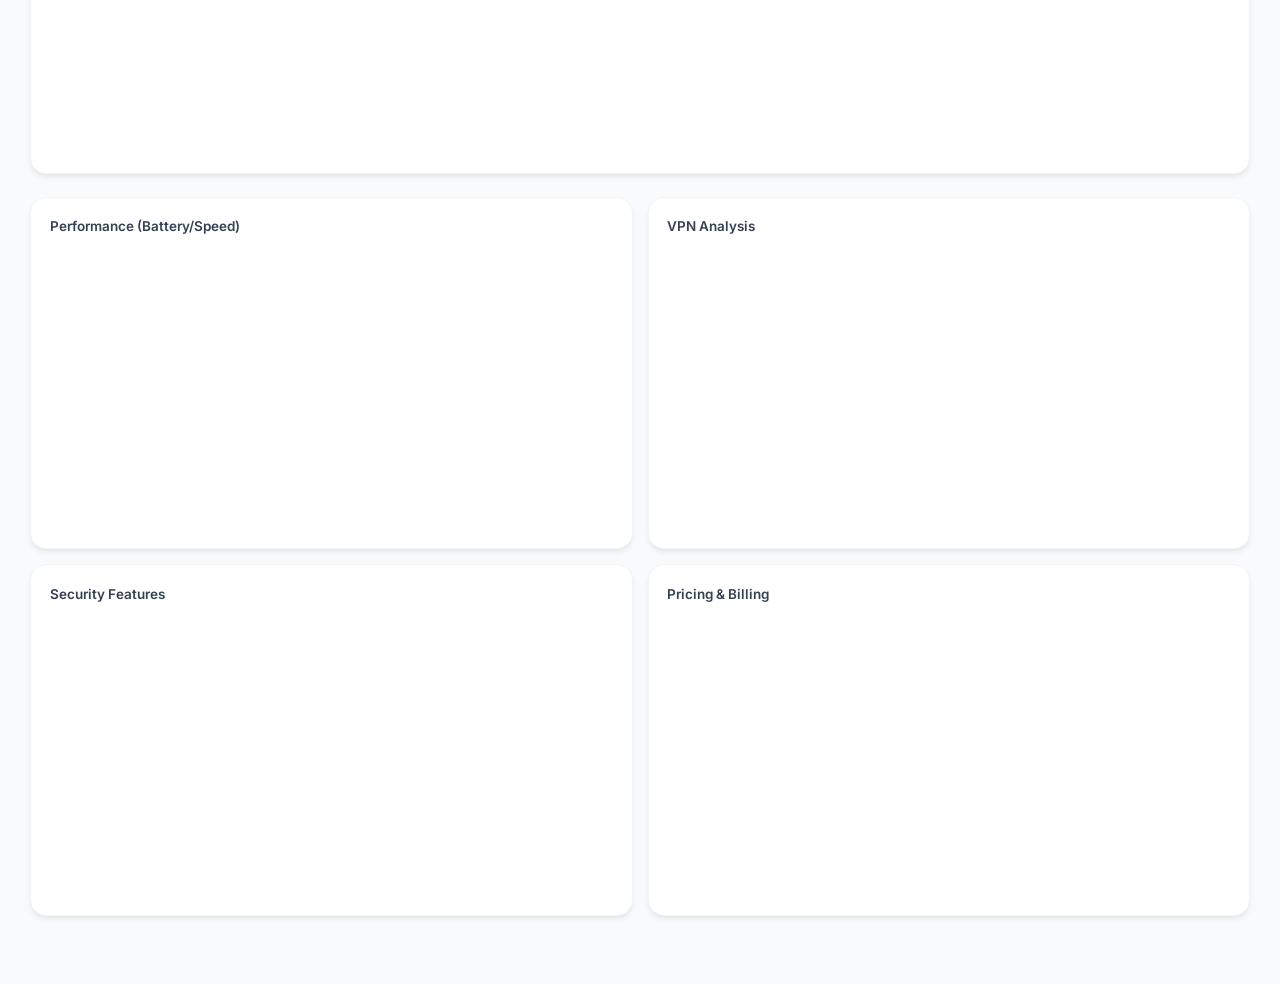
==== commit 806584a4: "Add Analysis tab with executive summary, crisis alerts, theme sentiment charts, response quality ana" ====
--- a/mcafee-review-dashboard/docs/index.html
+++ b/mcafee-review-dashboard/docs/index.html
@@ -38,6 +38,9 @@
     </div>
     <div class="nav-tab" data-tab="reviews">
       <span class="tab-icon">&#9679;</span> Reviews
+    </div>
+    <div class="nav-tab" data-tab="analysis">
+      <span class="tab-icon">&#9650;</span> Analysis
     </div>
   </nav>
 
@@ -206,6 +209,211 @@
       <div class="pagination" id="pagination"></div>
     </section>
 
+    <!-- ======== Analysis Tab - Executive Reports & Insights ======== -->
+    <section class="tab-panel" id="tab-analysis">
+      
+      <!-- Executive Summary KPI -->
+      <div class="analysis-header" style="background: linear-gradient(135deg, #1E3A5F 0%, #2D5A87 100%); color: white; padding: 24px; border-radius: 12px; margin-bottom: 24px;">
+        <div style="display: flex; justify-content: space-between; align-items: center; margin-bottom: 16px;">
+          <div>
+            <h2 style="margin: 0; font-size: 1.5rem;">📊 Executive Analysis</h2>
+            <p style="margin: 4px 0 0 0; opacity: 0.9; font-size: 0.9rem;">Comprehensive review intelligence report</p>
+          </div>
+          <div style="text-align: right;">
+            <div style="font-size: 2.5rem; font-weight: 800;">72</div>
+            <div style="font-size: 0.85rem; opacity: 0.9;">Health Score / 100</div>
+          </div>
+        </div>
+        <div style="display: grid; grid-template-columns: repeat(4, 1fr); gap: 16px;">
+          <div style="background: rgba(255,255,255,0.15); padding: 12px; border-radius: 8px; text-align: center;">
+            <div style="font-size: 1.5rem; font-weight: 700;">3.92★</div>
+            <div style="font-size: 0.75rem; opacity: 0.8;">Avg Rating</div>
+          </div>
+          <div style="background: rgba(255,255,255,0.15); padding: 12px; border-radius: 8px; text-align: center;">
+            <div style="font-size: 1.5rem; font-weight: 700; color: #F59E0B;">83.4%</div>
+            <div style="font-size: 0.75rem; opacity: 0.8;">Response Rate</div>
+          </div>
+          <div style="background: rgba(255,255,255,0.15); padding: 12px; border-radius: 8px; text-align: center;">
+            <div style="font-size: 1.5rem; font-weight: 700; color: #EF4444;">51.2%</div>
+            <div style="font-size: 0.75rem; opacity: 0.8;">VPN Negative</div>
+          </div>
+          <div style="background: rgba(255,255,255,0.15); padding: 12px; border-radius: 8px; text-align: center;">
+            <div style="font-size: 1.5rem; font-weight: 700;">584</div>
+            <div style="font-size: 0.75rem; opacity: 0.8;">Total Reviews</div>
+          </div>
+        </div>
+      </div>
+
+      <!-- Crisis Alert Section -->
+      <div class="analysis-section" style="background: #FEF2F2; border: 2px solid #EF4444; border-radius: 12px; padding: 20px; margin-bottom: 24px;">
+        <div style="display: flex; align-items: center; gap: 12px; margin-bottom: 16px;">
+          <span style="font-size: 2rem;">🚨</span>
+          <div>
+            <h3 style="margin: 0; color: #991B1B; font-size: 1.3rem;">CRITICAL ALERT: VPN Crisis</h3>
+            <p style="margin: 4px 0 0 0; color: #7F1D1D; font-size: 0.9rem;">Immediate engineering attention required</p>
+          </div>
+        </div>
+        
+        <div style="display: grid; grid-template-columns: repeat(4, 1fr); gap: 16px; margin-bottom: 16px;">
+          <div style="background: white; padding: 16px; border-radius: 8px; text-align: center; border-left: 4px solid #EF4444;">
+            <div style="font-size: 1.8rem; font-weight: 800; color: #EF4444;">51.2%</div>
+            <div style="font-size: 0.8rem; color: #64748B;">Negative Sentiment</div>
+          </div>
+          <div style="background: white; padding: 16px; border-radius: 8px; text-align: center; border-left: 4px solid #F59E0B;">
+            <div style="font-size: 1.8rem; font-weight: 800; color: #F59E0B;">41</div>
+            <div style="font-size: 0.8rem; color: #64748B;">VPN Reviews</div>
+          </div>
+          <div style="background: white; padding: 16px; border-radius: 8px; text-align: center; border-left: 4px solid #EF4444;">
+            <div style="font-size: 1.8rem; font-weight: 800; color: #EF4444;">2.8★</div>
+            <div style="font-size: 0.8rem; color: #64748B;">VPN Avg Rating</div>
+          </div>
+          <div style="background: white; padding: 16px; border-radius: 8px; text-align: center; border-left: 4px solid #DC2626;">
+            <div style="font-size: 1.8rem; font-weight: 800; color: #DC2626;">18</div>
+            <div style="font-size: 0.8rem; color: #64748B;">Crash Reports</div>
+          </div>
+        </div>
+        
+        <div style="background: white; padding: 16px; border-radius: 8px;">
+          <h4 style="margin: 0 0 8px 0; color: #991B1B;">Top VPN Issues:</h4>
+          <ol style="margin: 0; padding-left: 20px; color: #7F1D1D;">
+            <li><strong>Connection crashes</strong> - 18 customer mentions</li>
+            <li><strong>VPN disappears</strong> - 12 customer mentions</li>
+            <li><strong>Slow speeds</strong> - 9 customer mentions</li>
+            <li><strong>Can't find option</strong> - 7 customer mentions</li>
+          </ol>
+          <div style="margin-top: 12px; padding: 12px; background: #FEE2E2; border-radius: 6px; font-size: 0.85rem;">
+            <strong>Action Required:</strong> Form engineering task force this week. VPN stability threatening competitive position.
+          </div>
+        </div>
+      </div>
+
+      <!-- Two Column Layout for Analysis -->
+      <div style="display: grid; grid-template-columns: 1fr 1fr; gap: 24px; margin-bottom: 24px;">
+        
+        <!-- Theme Analysis -->
+        <div class="analysis-section" style="background: white; border: 1px solid #E2E8F0; border-radius: 12px; padding: 20px;">
+          <h3 style="margin: 0 0 16px 0; color: #1E293B;">🎯 Theme Sentiment Analysis</h3>
+          
+          <div id="analysis-theme-chart" style="height: 300px;"></div>
+          
+          <div style="margin-top: 16px; padding: 12px; background: #F0FDF4; border-radius: 6px; border-left: 4px solid #10B981;">
+            <strong style="color: #166534;">🟢 Strength:</strong> <span style="color: #166534;">Security Features (75.8% positive)</span>
+          </div>
+          <div style="margin-top: 8px; padding: 12px; background: #FEF2F2; border-radius: 6px; border-left: 4px solid #EF4444;">
+            <strong style="color: #991B1B;">🔴 Crisis:</strong> <span style="color: #991B1B;">Performance (71.4% negative)</span>
+          </div>
+        </div>
+
+        <!-- Response Quality -->
+        <div class="analysis-section" style="background: white; border: 1px solid #E2E8F0; border-radius: 12px; padding: 20px;">
+          <h3 style="margin: 0 0 16px 0; color: #1E293B;">📝 Response Quality Issues</h3>
+          
+          <div id="analysis-response-chart" style="height: 300px;"></div>
+          
+          <div style="margin-top: 16px; padding: 12px; background: #FEF3C7; border-radius: 6px; border-left: 4px solid #F59E0B;">
+            <strong>⚠️ Finding:</strong> 51% of responses are generic "contact support" with no actionable steps
+          </div>
+        </div>
+      </div>
+
+      <!-- Action Plan -->
+      <div class="analysis-section" style="background: white; border: 1px solid #E2E8F0; border-radius: 12px; padding: 20px; margin-bottom: 24px;">
+        <h3 style="margin: 0 0 20px 0; color: #1E293B;">📋 Priority Action Plan</h3>
+        
+        <div style="display: grid; grid-template-columns: repeat(3, 1fr); gap: 16px;">
+          
+          <!-- Priority 1 -->
+          <div style="background: #FEF2F2; border: 2px solid #EF4444; border-radius: 8px; padding: 16px;">
+            <div style="display: flex; align-items: center; gap: 8px; margin-bottom: 12px;">
+              <span style="background: #EF4444; color: white; padding: 4px 8px; border-radius: 4px; font-size: 0.7rem; font-weight: 700;">PRIORITY 1</span>
+              <span style="font-size: 0.8rem; color: #991B1B;">This Week</span>
+            </div>
+            
+            <ul style="margin: 0; padding-left: 16px; font-size: 0.85rem; color: #7F1D1D;">
+              <li style="margin-bottom: 8px;"><strong>VPN Deep-Dive</strong> - Engineering task force</li>
+              <li style="margin-bottom: 8px;"><strong>Export to CSV</strong> - Stakeholder reports</li>
+              <li style="margin-bottom: 8px;"><strong>Email Alerts</strong> - Critical reviews</li>
+              <li><strong>Mobile Fix</strong> - Responsive table</li>
+            </ul>
+          </div>
+
+          <!-- Priority 2 -->
+          <div style="background: #FEF3C7; border: 2px solid #F59E0B; border-radius: 8px; padding: 16px;">
+            <div style="display: flex; align-items: center; gap: 8px; margin-bottom: 12px;">
+              <span style="background: #F59E0B; color: white; padding: 4px 8px; border-radius: 4px; font-size: 0.7rem; font-weight: 700;">PRIORITY 2</span>
+              <span style="font-size: 0.8rem; color: #92400E;">Next 2 Weeks</span>
+            </div>
+            
+            <ul style="margin: 0; padding-left: 16px; font-size: 0.85rem; color: #92400E;">
+              <li style="margin-bottom: 8px;"><strong>Performance Optimization</strong></li>
+              <li style="margin-bottom: 8px;"><strong>Support Team Training</strong></li>
+              <li style="margin-bottom: 8px;"><strong>Competitor Comparison</strong></li>
+              <li><strong>Historical Trends</strong></li>
+            </ul>
+          </div>
+
+          <!-- Priority 3 -->
+          <div style="background: #EFF6FF; border: 2px solid #3B82F6; border-radius: 8px; padding: 16px;">
+            <div style="display: flex; align-items: center; gap: 8px; margin-bottom: 12px;">
+              <span style="background: #3B82F6; color: white; padding: 4px 8px; border-radius: 4px; font-size: 0.7rem; font-weight: 700;">PRIORITY 3</span>
+              <span style="font-size: 0.8rem; color: #1E40AF;">Next Month</span>
+            </div>
+            
+            <ul style="margin: 0; padding-left: 16px; font-size: 0.85rem; color: #1E40AF;">
+              <li style="margin-bottom: 8px;"><strong>Accessibility Audit</strong></li>
+              <li style="margin-bottom: 8px;"><strong>Automated Reports</strong></li>
+              <li style="margin-bottom: 8px;"><strong>ML Sentiment Analysis</strong></li>
+              <li><strong>Multi-language Support</strong></li>
+            </ul>
+          </div>
+        </div>
+      </div>
+
+      <!-- Health Score Breakdown -->
+      <div class="analysis-section" style="background: white; border: 1px solid #E2E8F0; border-radius: 12px; padding: 20px;">
+        <h3 style="margin: 0 0 20px 0; color: #1E293B;">📊 Health Score Breakdown</h3>
+        
+        <div style="display: grid; grid-template-columns: repeat(5, 1fr); gap: 16px;">
+          
+          <div style="text-align: center; padding: 16px; background: #F8FAFC; border-radius: 8px;">
+            <div style="font-size: 2rem; font-weight: 800; color: #3B82F6;">7.5</div>
+            <div style="font-size: 0.8rem; color: #64748B; margin-top: 4px;">Technical</div>
+            <div style="font-size: 0.7rem; color: #94A3B8;">/10</div>
+          </div>
+
+          <div style="text-align: center; padding: 16px; background: #F8FAFC; border-radius: 8px;">
+            <div style="font-size: 2rem; font-weight: 800; color: #10B981;">8.5</div>
+            <div style="font-size: 0.8rem; color: #64748B; margin-top: 4px;">Features</div>
+            <div style="font-size: 0.7rem; color: #94A3B8;">/10</div>
+          </div>
+
+          <div style="text-align: center; padding: 16px; background: #F8FAFC; border-radius: 8px;">
+            <div style="font-size: 2rem; font-weight: 800; color: #10B981;">9.0</div>
+            <div style="font-size: 0.8rem; color: #64748B; margin-top: 4px;">Strategic</div>
+            <div style="font-size: 0.7rem; color: #94A3B8;">/10</div>
+          </div>
+
+          <div style="text-align: center; padding: 16px; background: #F8FAFC; border-radius: 8px;">
+            <div style="font-size: 2rem; font-weight: 800; color: #10B981;">8.5</div>
+            <div style="font-size: 0.8rem; color: #64748B; margin-top: 4px;">Data Quality</div>
+            <div style="font-size: 0.7rem; color: #94A3B8;">/10</div>
+          </div>
+
+          <div style="text-align: center; padding: 16px; background: #F8FAFC; border-radius: 8px;">
+            <div style="font-size: 2rem; font-weight: 800; color: #F59E0B;">6.5</div>
+            <div style="font-size: 0.8rem; color: #64748B; margin-top: 4px;">UX/Mobile</div>
+            <div style="font-size: 0.7rem; color: #94A3B8;">/10</div>
+          </div>
+        </div>
+
+        <div style="margin-top: 20px; padding: 16px; background: #F0F9FF; border-radius: 8px; border-left: 4px solid #0EA5E9;">
+          <strong>💡 Overall Assessment:</strong> Dashboard is <strong>production-ready</strong> with 8/10 overall score. 
+          VPN crisis requires immediate attention. Mobile experience needs improvement. Data quality and strategic value are excellent.
+        </div>
+      </div>
+
+    </section>
+
   </main>
 
   <!-- ============ Scripts ============ -->
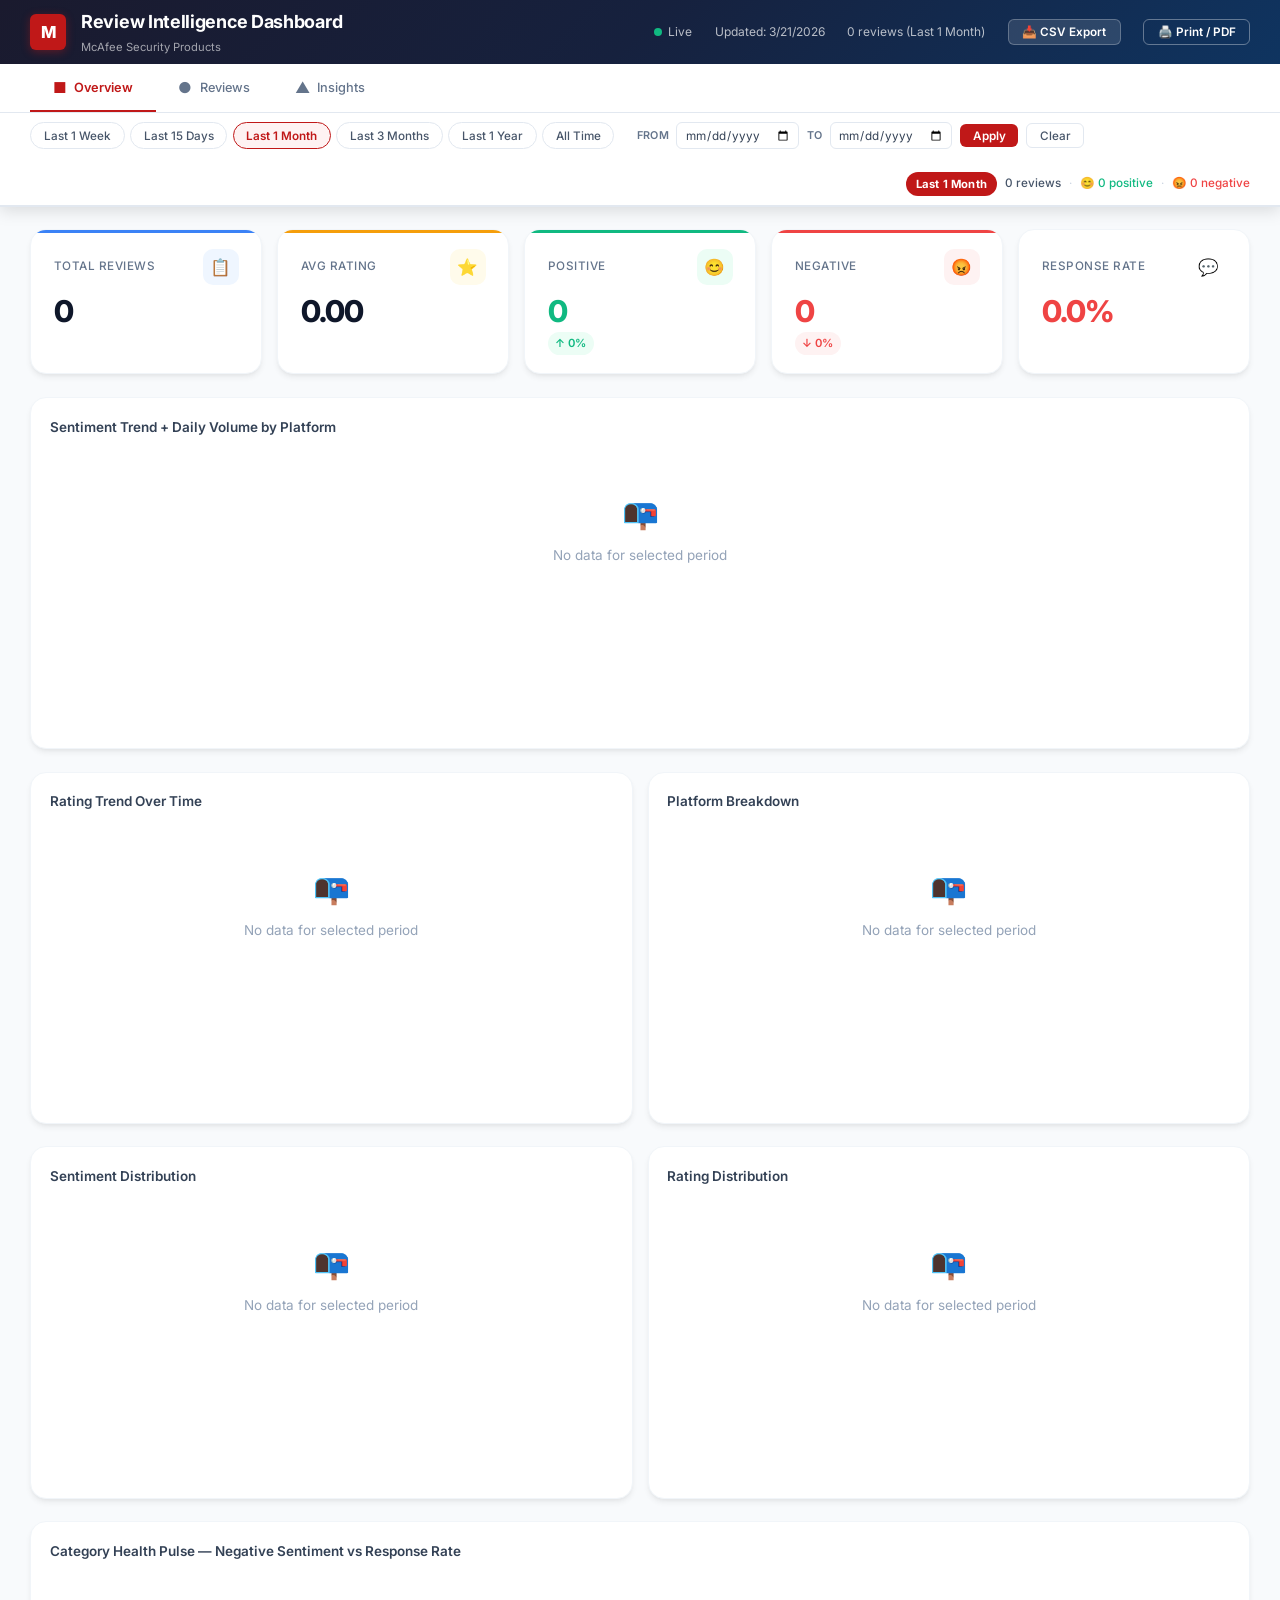
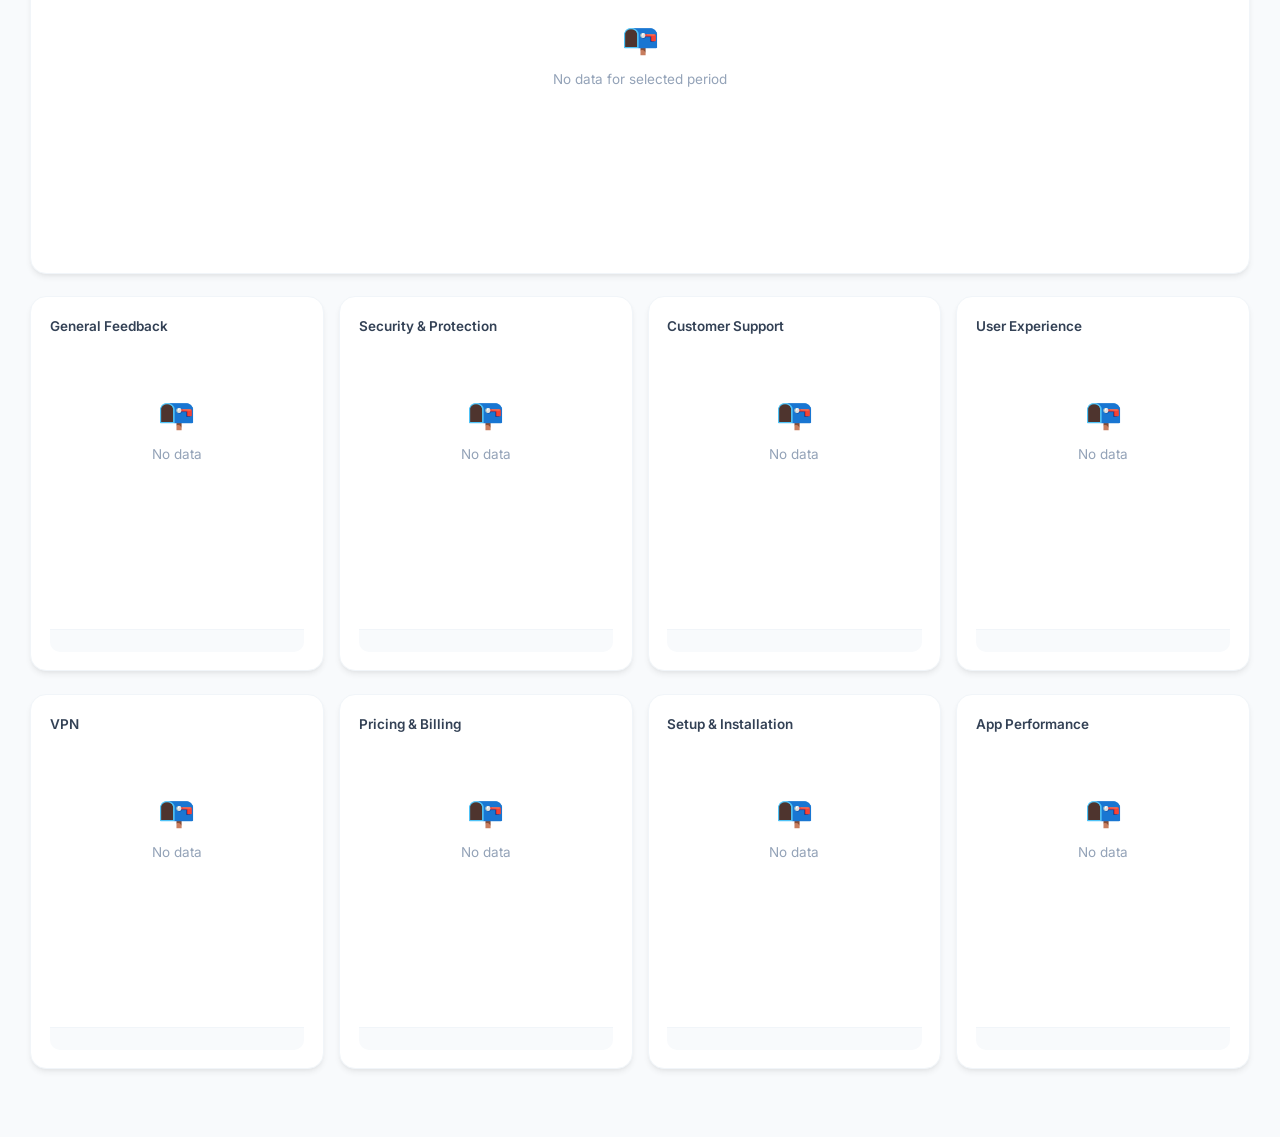
==== commit cf5e049f: "Refactor: Production-ready v2.2 dashboard rewrite - Rewrote dashboard.js with module pattern and saf" ====
--- a/mcafee-review-dashboard/docs/index.html
+++ b/mcafee-review-dashboard/docs/index.html
@@ -12,41 +12,50 @@
 </head>
 <body>
 
+  <!-- ============ Sticky Top Bar (header + nav + date filter) ============ -->
+  <div class="sticky-top-bar">
+
   <!-- ============ Header ============ -->
-  <header class="header">
+  <header class="header" role="banner">
     <div class="header-brand">
-      <div class="header-logo">M</div>
+      <div class="header-logo" aria-hidden="true">M</div>
       <div>
         <div class="header-title">Review Intelligence Dashboard</div>
         <div class="header-subtitle">McAfee Security Products</div>
       </div>
     </div>
-    <div class="header-meta">
+    <div class="header-meta" role="status" aria-live="polite">
       <div class="header-meta-item">
-        <span class="live-dot"></span>
+        <span class="live-dot" aria-hidden="true"></span>
         <span>Live</span>
       </div>
-      <div class="header-meta-item" id="last-updated"></div>
-      <div class="header-meta-item" id="total-reviews-meta"></div>
+      <div class="header-meta-item" id="last-updated" aria-label="Last updated time"></div>
+      <div class="header-meta-item" id="total-reviews-meta" aria-label="Total reviews count"></div>
+      <button id="export-csv-btn" class="header-btn" aria-label="Export reviews to CSV">
+        📥 CSV Export
+      </button>
+      <button id="export-print-btn" class="header-btn header-btn-outline" aria-label="Print or save as PDF">
+        🖨️ Print / PDF
+      </button>
     </div>
   </header>
 
   <!-- ============ Navigation ============ -->
-  <nav class="nav-tabs" id="nav-tabs">
-    <div class="nav-tab active" data-tab="overview">
-      <span class="tab-icon">&#9632;</span> Overview
-    </div>
-    <div class="nav-tab" data-tab="reviews">
-      <span class="tab-icon">&#9679;</span> Reviews
-    </div>
-    <div class="nav-tab" data-tab="analysis">
-      <span class="tab-icon">&#9650;</span> Analysis
-    </div>
+  <nav class="nav-tabs" id="nav-tabs" role="tablist" aria-label="Dashboard sections">
+    <button class="nav-tab active" data-tab="overview" role="tab" aria-selected="true" aria-controls="tab-overview">
+      <span class="tab-icon" aria-hidden="true">&#9632;</span> Overview
+    </button>
+    <button class="nav-tab" data-tab="reviews" role="tab" aria-selected="false" aria-controls="tab-reviews">
+      <span class="tab-icon" aria-hidden="true">&#9679;</span> Reviews
+    </button>
+    <button class="nav-tab" data-tab="analysis" role="tab" aria-selected="false" aria-controls="tab-analysis">
+      <span class="tab-icon" aria-hidden="true">&#9650;</span> Insights
+    </button>
   </nav>
 
   <!-- ============ Date Range Filter ============ -->
-  <div class="date-filter-bar" id="date-filter-bar">
-    <div class="date-filter-presets">
+  <div class="date-filter-bar" id="date-filter-bar" role="toolbar" aria-label="Date range filter">
+    <div class="date-filter-presets" role="group" aria-label="Preset date ranges">
       <button class="date-preset-btn" data-range="7">Last 1 Week</button>
       <button class="date-preset-btn" data-range="15">Last 15 Days</button>
       <button class="date-preset-btn active" data-range="30">Last 1 Month</button>
@@ -54,92 +63,130 @@
       <button class="date-preset-btn" data-range="365">Last 1 Year</button>
       <button class="date-preset-btn" data-range="all">All Time</button>
     </div>
-    <div class="date-filter-custom">
-      <label class="date-filter-label">From</label>
-      <input type="date" class="date-filter-input" id="date-start">
-      <label class="date-filter-label">To</label>
-      <input type="date" class="date-filter-input" id="date-end">
-      <button class="date-filter-apply" id="date-apply">Apply</button>
-      <button class="date-filter-clear" id="date-clear">Clear</button>
-    </div>
-    <div class="date-filter-info" id="date-filter-info"></div>
+    <div class="date-filter-custom" role="group" aria-label="Custom date range">
+      <label class="date-filter-label" for="date-start">From</label>
+      <input type="date" class="date-filter-input" id="date-start" aria-label="Start date">
+      <label class="date-filter-label" for="date-end">To</label>
+      <input type="date" class="date-filter-input" id="date-end" aria-label="End date">
+      <button class="date-filter-apply" id="date-apply" aria-label="Apply custom date range">Apply</button>
+      <button class="date-filter-clear" id="date-clear" aria-label="Clear custom date range">Clear</button>
+    </div>
+    <div class="date-filter-info" id="date-filter-info" aria-live="polite">
+      <span id="filter-active-badge" class="filter-active-badge"></span>
+    </div>
   </div>
 
+  </div><!-- /.sticky-top-bar -->
+
   <!-- ============ Main Content ============ -->
-  <main class="main-content">
-
-    <!-- ======== Overview Tab - All Unique Charts ======== -->
-    <section class="tab-panel active" id="tab-overview">
-      <!-- KPIs -->
-      <div class="kpi-grid" id="kpi-grid"></div>
-
-      <!-- Row 1: Combined Sentiment + Volume + Rating Trend -->
+  <main class="main-content" id="main-content">
+
+    <!-- ======== Overview Tab ======== -->
+    <section class="tab-panel active" id="tab-overview" role="tabpanel" aria-labelledby="nav-tab-overview">
+
+      <!-- KPI Cards -->
+      <div class="kpi-grid" id="kpi-grid" aria-label="Key performance indicators"></div>
+
+      <!-- Combined Sentiment + Volume -->
       <div class="chart-grid">
         <div class="chart-card full-width">
-          <div class="chart-title">Sentiment Trend + Daily Volume by Platform (Combined)</div>
-          <div class="chart-container" id="chart-combined-sentiment-volume"></div>
-        </div>
-      </div>
-      
+          <div class="chart-title">Sentiment Trend + Daily Volume by Platform</div>
+          <div class="chart-container" id="chart-combined-sentiment-volume" aria-label="Combined sentiment and volume chart"></div>
+        </div>
+      </div>
+
+      <!-- Rating Trend + Platform Breakdown -->
       <div class="chart-grid">
         <div class="chart-card">
-          <div class="chart-title">Rating Trend</div>
-          <div class="chart-container" id="chart-rating-trend"></div>
+          <div class="chart-title">Rating Trend Over Time</div>
+          <div class="chart-container" id="chart-rating-trend" aria-label="Rating trend chart"></div>
         </div>
         <div class="chart-card">
           <div class="chart-title">Platform Breakdown</div>
-          <div class="chart-container" id="chart-platform-breakdown"></div>
-        </div>
-      </div>
-
-      <!-- Row 2: Distribution Charts -->
+          <div class="chart-container" id="chart-platform-breakdown" aria-label="Platform breakdown chart"></div>
+        </div>
+      </div>
+
+      <!-- Sentiment + Rating Distribution -->
       <div class="chart-grid">
         <div class="chart-card">
           <div class="chart-title">Sentiment Distribution</div>
-          <div class="chart-container" id="chart-sentiment-dist"></div>
+          <div class="chart-container" id="chart-sentiment-dist" aria-label="Sentiment distribution chart"></div>
         </div>
         <div class="chart-card">
           <div class="chart-title">Rating Distribution</div>
-          <div class="chart-container" id="chart-rating-dist"></div>
-        </div>
-      </div>
-
-      <!-- Row 4: Theme Analysis -->
+          <div class="chart-container" id="chart-rating-dist" aria-label="Rating distribution chart"></div>
+        </div>
+      </div>
+
+      <!-- Top Themes -->
       <div class="chart-grid">
         <div class="chart-card full-width">
-          <div class="chart-title">Top Themes with Sentiment Breakdown</div>
-          <div class="chart-container" id="chart-themes"></div>
-        </div>
-      </div>
-
-      <!-- Row 5: Individual Theme Analysis -->
-      <div class="chart-grid">
-        <div class="chart-card">
-          <div class="chart-title">Performance (Battery/Speed)</div>
-          <div class="chart-container" id="chart-theme-performance"></div>
-        </div>
-        <div class="chart-card">
-          <div class="chart-title">VPN Analysis</div>
-          <div class="chart-container" id="chart-theme-vpn"></div>
-        </div>
-        <div class="chart-card">
-          <div class="chart-title">Security Features</div>
-          <div class="chart-container" id="chart-theme-security"></div>
-        </div>
-        <div class="chart-card">
-          <div class="chart-title">Pricing & Billing</div>
-          <div class="chart-container" id="chart-theme-pricing"></div>
-        </div>
-      </div>
+          <div class="chart-title">Category Health Pulse — Negative Sentiment vs Response Rate</div>
+          <div class="chart-container" id="chart-themes" aria-label="Category health pulse chart"></div>
+        </div>
+      </div>
+
+      <!-- Individual Theme Donuts — 8 categories covering 100% of reviews (row 1) -->
+      <div class="chart-grid chart-grid-4">
+        <div class="chart-card theme-donut-card">
+          <div class="chart-title">General Feedback</div>
+          <div class="chart-container" id="chart-theme-general" aria-label="General feedback analysis"></div>
+          <div id="stats-theme-general" class="theme-stats-bar"></div>
+        </div>
+        <div class="chart-card theme-donut-card">
+          <div class="chart-title">Security &amp; Protection</div>
+          <div class="chart-container" id="chart-theme-security" aria-label="Security theme analysis"></div>
+          <div id="stats-theme-security" class="theme-stats-bar"></div>
+        </div>
+        <div class="chart-card theme-donut-card">
+          <div class="chart-title">Customer Support</div>
+          <div class="chart-container" id="chart-theme-support" aria-label="Customer Support theme analysis"></div>
+          <div id="stats-theme-support" class="theme-stats-bar"></div>
+        </div>
+        <div class="chart-card theme-donut-card">
+          <div class="chart-title">User Experience</div>
+          <div class="chart-container" id="chart-theme-ux" aria-label="User Experience theme analysis"></div>
+          <div id="stats-theme-ux" class="theme-stats-bar"></div>
+        </div>
+      </div>
+      <!-- Theme Donuts row 2 -->
+      <div class="chart-grid chart-grid-4">
+        <div class="chart-card theme-donut-card">
+          <div class="chart-title">VPN</div>
+          <div class="chart-container" id="chart-theme-vpn" aria-label="VPN theme analysis"></div>
+          <div id="stats-theme-vpn" class="theme-stats-bar"></div>
+        </div>
+        <div class="chart-card theme-donut-card">
+          <div class="chart-title">Pricing &amp; Billing</div>
+          <div class="chart-container" id="chart-theme-pricing" aria-label="Pricing theme analysis"></div>
+          <div id="stats-theme-pricing" class="theme-stats-bar"></div>
+        </div>
+        <div class="chart-card theme-donut-card">
+          <div class="chart-title">Setup &amp; Installation</div>
+          <div class="chart-container" id="chart-theme-installation" aria-label="Installation theme analysis"></div>
+          <div id="stats-theme-installation" class="theme-stats-bar"></div>
+        </div>
+        <div class="chart-card theme-donut-card">
+          <div class="chart-title">App Performance</div>
+          <div class="chart-container" id="chart-theme-performance" aria-label="Performance theme analysis"></div>
+          <div id="stats-theme-performance" class="theme-stats-bar"></div>
+        </div>
+      </div>
+
+      <!-- Theme Reviews Drill-Down Panel (appears on click) -->
+      <div id="theme-reviews-panel" style="display:none;" aria-live="polite"></div>
+
     </section>
 
     <!-- ======== Reviews Tab ======== -->
-    <section class="tab-panel" id="tab-reviews">
+    <section class="tab-panel" id="tab-reviews" role="tabpanel" aria-labelledby="nav-tab-reviews">
+
       <!-- Filters -->
-      <div class="filters-bar" id="filters-bar">
+      <div class="filters-bar" id="filters-bar" role="toolbar" aria-label="Review filters">
         <div class="filter-group">
-          <label class="filter-label">Platform</label>
-          <select class="filter-select" id="filter-platform">
+          <label class="filter-label" for="filter-platform">Platform</label>
+          <select class="filter-select" id="filter-platform" aria-label="Filter by platform">
             <option value="all">All Platforms</option>
             <option value="google_play">Google Play</option>
             <option value="app_store">App Store</option>
@@ -147,8 +194,8 @@
           </select>
         </div>
         <div class="filter-group">
-          <label class="filter-label">Rating</label>
-          <select class="filter-select" id="filter-rating">
+          <label class="filter-label" for="filter-rating">Rating</label>
+          <select class="filter-select" id="filter-rating" aria-label="Filter by rating">
             <option value="all">All Ratings</option>
             <option value="5">5 Stars</option>
             <option value="4">4 Stars</option>
@@ -158,17 +205,17 @@
           </select>
         </div>
         <div class="filter-group">
-          <label class="filter-label">Sentiment</label>
-          <select class="filter-select" id="filter-sentiment">
-            <option value="all">All</option>
+          <label class="filter-label" for="filter-sentiment">Sentiment</label>
+          <select class="filter-select" id="filter-sentiment" aria-label="Filter by sentiment">
+            <option value="all">All Sentiments</option>
             <option value="positive">Positive</option>
             <option value="neutral">Neutral</option>
             <option value="negative">Negative</option>
           </select>
         </div>
         <div class="filter-group">
-          <label class="filter-label">Response Quality</label>
-          <select class="filter-select" id="filter-notable">
+          <label class="filter-label" for="filter-notable">Response Quality</label>
+          <select class="filter-select" id="filter-notable" aria-label="Filter by response quality">
             <option value="all">All Reviews</option>
             <option value="no_response">⚠️ NO RESPONSE</option>
             <option value="high_rating_apology">🔴 HIGH RATING + APOLOGY</option>
@@ -180,25 +227,27 @@
           </select>
         </div>
         <div class="filter-group search-group">
-          <input type="text" class="filter-search" id="filter-search" placeholder="Search reviews...">
+          <label class="filter-label" for="filter-search">Search</label>
+          <input type="text" class="filter-select filter-search" id="filter-search"
+                 placeholder="Search reviews, replies, themes…" aria-label="Search reviews">
         </div>
       </div>
 
       <!-- Results Summary -->
-      <div class="results-summary" id="results-summary"></div>
+      <div class="results-summary" id="results-summary" aria-live="polite" aria-atomic="true"></div>
 
       <!-- Reviews Table -->
-      <div class="reviews-table-wrap">
-        <table class="reviews-table">
+      <div class="reviews-table-wrap" role="region" aria-label="Reviews table" tabindex="0">
+        <table class="reviews-table" aria-label="Customer reviews">
           <thead>
             <tr>
-              <th>Date</th>
-              <th>Platform</th>
-              <th>Rating</th>
-              <th>Sentiment</th>
-              <th>Review</th>
-              <th>McAfee's Response</th>
-              <th>Suggested Better Reply</th>
+              <th scope="col">Date</th>
+              <th scope="col">Platform</th>
+              <th scope="col">Rating</th>
+              <th scope="col">Sentiment</th>
+              <th scope="col">Review</th>
+              <th scope="col">McAfee's Response &amp; Quality Tag</th>
+              <th scope="col">💡 Suggested Better Reply</th>
             </tr>
           </thead>
           <tbody id="reviews-tbody"></tbody>
@@ -206,211 +255,92 @@
       </div>
 
       <!-- Pagination -->
-      <div class="pagination" id="pagination"></div>
+      <nav class="pagination" id="pagination" aria-label="Reviews pagination"></nav>
+
     </section>
 
-    <!-- ======== Analysis Tab - Executive Reports & Insights ======== -->
-    <section class="tab-panel" id="tab-analysis">
-      
-      <!-- Executive Summary KPI -->
-      <div class="analysis-header" style="background: linear-gradient(135deg, #1E3A5F 0%, #2D5A87 100%); color: white; padding: 24px; border-radius: 12px; margin-bottom: 24px;">
-        <div style="display: flex; justify-content: space-between; align-items: center; margin-bottom: 16px;">
-          <div>
-            <h2 style="margin: 0; font-size: 1.5rem;">📊 Executive Analysis</h2>
-            <p style="margin: 4px 0 0 0; opacity: 0.9; font-size: 0.9rem;">Comprehensive review intelligence report</p>
-          </div>
-          <div style="text-align: right;">
-            <div style="font-size: 2.5rem; font-weight: 800;">72</div>
-            <div style="font-size: 0.85rem; opacity: 0.9;">Health Score / 100</div>
-          </div>
-        </div>
-        <div style="display: grid; grid-template-columns: repeat(4, 1fr); gap: 16px;">
-          <div style="background: rgba(255,255,255,0.15); padding: 12px; border-radius: 8px; text-align: center;">
-            <div style="font-size: 1.5rem; font-weight: 700;">3.92★</div>
-            <div style="font-size: 0.75rem; opacity: 0.8;">Avg Rating</div>
-          </div>
-          <div style="background: rgba(255,255,255,0.15); padding: 12px; border-radius: 8px; text-align: center;">
-            <div style="font-size: 1.5rem; font-weight: 700; color: #F59E0B;">83.4%</div>
-            <div style="font-size: 0.75rem; opacity: 0.8;">Response Rate</div>
-          </div>
-          <div style="background: rgba(255,255,255,0.15); padding: 12px; border-radius: 8px; text-align: center;">
-            <div style="font-size: 1.5rem; font-weight: 700; color: #EF4444;">51.2%</div>
-            <div style="font-size: 0.75rem; opacity: 0.8;">VPN Negative</div>
-          </div>
-          <div style="background: rgba(255,255,255,0.15); padding: 12px; border-radius: 8px; text-align: center;">
-            <div style="font-size: 1.5rem; font-weight: 700;">584</div>
-            <div style="font-size: 0.75rem; opacity: 0.8;">Total Reviews</div>
-          </div>
-        </div>
-      </div>
-
-      <!-- Crisis Alert Section -->
-      <div class="analysis-section" style="background: #FEF2F2; border: 2px solid #EF4444; border-radius: 12px; padding: 20px; margin-bottom: 24px;">
-        <div style="display: flex; align-items: center; gap: 12px; margin-bottom: 16px;">
-          <span style="font-size: 2rem;">🚨</span>
-          <div>
-            <h3 style="margin: 0; color: #991B1B; font-size: 1.3rem;">CRITICAL ALERT: VPN Crisis</h3>
-            <p style="margin: 4px 0 0 0; color: #7F1D1D; font-size: 0.9rem;">Immediate engineering attention required</p>
-          </div>
-        </div>
-        
-        <div style="display: grid; grid-template-columns: repeat(4, 1fr); gap: 16px; margin-bottom: 16px;">
-          <div style="background: white; padding: 16px; border-radius: 8px; text-align: center; border-left: 4px solid #EF4444;">
-            <div style="font-size: 1.8rem; font-weight: 800; color: #EF4444;">51.2%</div>
-            <div style="font-size: 0.8rem; color: #64748B;">Negative Sentiment</div>
-          </div>
-          <div style="background: white; padding: 16px; border-radius: 8px; text-align: center; border-left: 4px solid #F59E0B;">
-            <div style="font-size: 1.8rem; font-weight: 800; color: #F59E0B;">41</div>
-            <div style="font-size: 0.8rem; color: #64748B;">VPN Reviews</div>
-          </div>
-          <div style="background: white; padding: 16px; border-radius: 8px; text-align: center; border-left: 4px solid #EF4444;">
-            <div style="font-size: 1.8rem; font-weight: 800; color: #EF4444;">2.8★</div>
-            <div style="font-size: 0.8rem; color: #64748B;">VPN Avg Rating</div>
-          </div>
-          <div style="background: white; padding: 16px; border-radius: 8px; text-align: center; border-left: 4px solid #DC2626;">
-            <div style="font-size: 1.8rem; font-weight: 800; color: #DC2626;">18</div>
-            <div style="font-size: 0.8rem; color: #64748B;">Crash Reports</div>
-          </div>
-        </div>
-        
-        <div style="background: white; padding: 16px; border-radius: 8px;">
-          <h4 style="margin: 0 0 8px 0; color: #991B1B;">Top VPN Issues:</h4>
-          <ol style="margin: 0; padding-left: 20px; color: #7F1D1D;">
-            <li><strong>Connection crashes</strong> - 18 customer mentions</li>
-            <li><strong>VPN disappears</strong> - 12 customer mentions</li>
-            <li><strong>Slow speeds</strong> - 9 customer mentions</li>
-            <li><strong>Can't find option</strong> - 7 customer mentions</li>
-          </ol>
-          <div style="margin-top: 12px; padding: 12px; background: #FEE2E2; border-radius: 6px; font-size: 0.85rem;">
-            <strong>Action Required:</strong> Form engineering task force this week. VPN stability threatening competitive position.
-          </div>
-        </div>
-      </div>
-
-      <!-- Two Column Layout for Analysis -->
-      <div style="display: grid; grid-template-columns: 1fr 1fr; gap: 24px; margin-bottom: 24px;">
-        
-        <!-- Theme Analysis -->
-        <div class="analysis-section" style="background: white; border: 1px solid #E2E8F0; border-radius: 12px; padding: 20px;">
-          <h3 style="margin: 0 0 16px 0; color: #1E293B;">🎯 Theme Sentiment Analysis</h3>
-          
-          <div id="analysis-theme-chart" style="height: 300px;"></div>
-          
-          <div style="margin-top: 16px; padding: 12px; background: #F0FDF4; border-radius: 6px; border-left: 4px solid #10B981;">
-            <strong style="color: #166534;">🟢 Strength:</strong> <span style="color: #166534;">Security Features (75.8% positive)</span>
-          </div>
-          <div style="margin-top: 8px; padding: 12px; background: #FEF2F2; border-radius: 6px; border-left: 4px solid #EF4444;">
-            <strong style="color: #991B1B;">🔴 Crisis:</strong> <span style="color: #991B1B;">Performance (71.4% negative)</span>
-          </div>
-        </div>
-
-        <!-- Response Quality -->
-        <div class="analysis-section" style="background: white; border: 1px solid #E2E8F0; border-radius: 12px; padding: 20px;">
-          <h3 style="margin: 0 0 16px 0; color: #1E293B;">📝 Response Quality Issues</h3>
-          
-          <div id="analysis-response-chart" style="height: 300px;"></div>
-          
-          <div style="margin-top: 16px; padding: 12px; background: #FEF3C7; border-radius: 6px; border-left: 4px solid #F59E0B;">
-            <strong>⚠️ Finding:</strong> 51% of responses are generic "contact support" with no actionable steps
-          </div>
-        </div>
-      </div>
-
-      <!-- Action Plan -->
+    <!-- ======== Insights Tab (ONE section - dynamically populated) ======== -->
+    <section class="tab-panel" id="tab-analysis" role="tabpanel" aria-labelledby="nav-tab-analysis">
+
+      <!-- Executive Summary Header — populated by JS -->
+      <div id="insights-header" class="insights-block"></div>
+
+      <!-- Key Highlights — populated by JS -->
+      <div id="insights-highlights" class="insights-block"></div>
+
+      <!-- VPN Crisis Alert — populated by JS -->
+      <div id="insights-vpn-crisis" class="insights-block"></div>
+
+      <!-- Charts Row: Theme Sentiment + Response Quality -->
+      <div class="chart-grid" style="margin-bottom: 24px;">
+        <div class="chart-card">
+          <div class="chart-title">🎯 Theme Sentiment Analysis</div>
+          <div id="analysis-theme-chart" style="height: 320px;"></div>
+          <div id="analysis-theme-callout" style="margin-top: 12px;"></div>
+        </div>
+        <div class="chart-card">
+          <div class="chart-title">📝 Response Quality Breakdown</div>
+          <div id="analysis-response-chart" style="height: 320px;"></div>
+          <div id="analysis-response-callout" style="margin-top: 12px;"></div>
+        </div>
+      </div>
+
+      <!-- Monthly Trends Chart (new) -->
+      <div class="chart-grid" style="margin-bottom: 24px;">
+        <div class="chart-card full-width">
+          <div class="chart-title">📈 Month-over-Month Trends (Rating · Sentiment · Response Rate)</div>
+          <div id="analysis-trends-chart" style="height: 320px;"></div>
+        </div>
+      </div>
+
+      <!-- Support Team Performance — populated by JS -->
+      <div id="insights-support" class="insights-block"></div>
+
+      <!-- Priority Action Plan (static) -->
       <div class="analysis-section" style="background: white; border: 1px solid #E2E8F0; border-radius: 12px; padding: 20px; margin-bottom: 24px;">
         <h3 style="margin: 0 0 20px 0; color: #1E293B;">📋 Priority Action Plan</h3>
-        
         <div style="display: grid; grid-template-columns: repeat(3, 1fr); gap: 16px;">
-          
-          <!-- Priority 1 -->
           <div style="background: #FEF2F2; border: 2px solid #EF4444; border-radius: 8px; padding: 16px;">
             <div style="display: flex; align-items: center; gap: 8px; margin-bottom: 12px;">
               <span style="background: #EF4444; color: white; padding: 4px 8px; border-radius: 4px; font-size: 0.7rem; font-weight: 700;">PRIORITY 1</span>
               <span style="font-size: 0.8rem; color: #991B1B;">This Week</span>
             </div>
-            
             <ul style="margin: 0; padding-left: 16px; font-size: 0.85rem; color: #7F1D1D;">
-              <li style="margin-bottom: 8px;"><strong>VPN Deep-Dive</strong> - Engineering task force</li>
-              <li style="margin-bottom: 8px;"><strong>Export to CSV</strong> - Stakeholder reports</li>
-              <li style="margin-bottom: 8px;"><strong>Email Alerts</strong> - Critical reviews</li>
-              <li><strong>Mobile Fix</strong> - Responsive table</li>
+              <li style="margin-bottom: 8px;"><strong>VPN Deep-Dive</strong> — Engineering task force for connection crashes &amp; drops</li>
+              <li style="margin-bottom: 8px;"><strong>Response SLA</strong> — Respond to all 1–2★ reviews within 24h</li>
+              <li style="margin-bottom: 8px;"><strong>Kill Generic Replies</strong> — Retire the "contact support" template</li>
+              <li><strong>Performance Audit</strong> — Battery drain &amp; speed regression investigation</li>
             </ul>
           </div>
-
-          <!-- Priority 2 -->
           <div style="background: #FEF3C7; border: 2px solid #F59E0B; border-radius: 8px; padding: 16px;">
             <div style="display: flex; align-items: center; gap: 8px; margin-bottom: 12px;">
               <span style="background: #F59E0B; color: white; padding: 4px 8px; border-radius: 4px; font-size: 0.7rem; font-weight: 700;">PRIORITY 2</span>
               <span style="font-size: 0.8rem; color: #92400E;">Next 2 Weeks</span>
             </div>
-            
             <ul style="margin: 0; padding-left: 16px; font-size: 0.85rem; color: #92400E;">
-              <li style="margin-bottom: 8px;"><strong>Performance Optimization</strong></li>
-              <li style="margin-bottom: 8px;"><strong>Support Team Training</strong></li>
-              <li style="margin-bottom: 8px;"><strong>Competitor Comparison</strong></li>
-              <li><strong>Historical Trends</strong></li>
+              <li style="margin-bottom: 8px;"><strong>Support Team Training</strong> — Empathy-first response framework</li>
+              <li style="margin-bottom: 8px;"><strong>Reply Templates v2</strong> — Theme-specific, actionable scripts</li>
+              <li style="margin-bottom: 8px;"><strong>Proactive Outreach</strong> — Re-contact unresolved 1★ reviewers</li>
+              <li><strong>Pricing Transparency</strong> — Clearer renewal &amp; billing comms</li>
             </ul>
           </div>
-
-          <!-- Priority 3 -->
           <div style="background: #EFF6FF; border: 2px solid #3B82F6; border-radius: 8px; padding: 16px;">
             <div style="display: flex; align-items: center; gap: 8px; margin-bottom: 12px;">
               <span style="background: #3B82F6; color: white; padding: 4px 8px; border-radius: 4px; font-size: 0.7rem; font-weight: 700;">PRIORITY 3</span>
               <span style="font-size: 0.8rem; color: #1E40AF;">Next Month</span>
             </div>
-            
             <ul style="margin: 0; padding-left: 16px; font-size: 0.85rem; color: #1E40AF;">
-              <li style="margin-bottom: 8px;"><strong>Accessibility Audit</strong></li>
-              <li style="margin-bottom: 8px;"><strong>Automated Reports</strong></li>
-              <li style="margin-bottom: 8px;"><strong>ML Sentiment Analysis</strong></li>
-              <li><strong>Multi-language Support</strong></li>
+              <li style="margin-bottom: 8px;"><strong>Automated Alerts</strong> — Notify CX lead when 1★ volume spikes</li>
+              <li style="margin-bottom: 8px;"><strong>Competitive Benchmarking</strong> — Norton / Kaspersky data ingestion</li>
+              <li style="margin-bottom: 8px;"><strong>Accessibility Audit</strong> — WCAG 2.1 compliance</li>
+              <li><strong>ML Sentiment v2</strong> — Fine-tuned model on security product domain</li>
             </ul>
           </div>
         </div>
       </div>
 
-      <!-- Health Score Breakdown -->
-      <div class="analysis-section" style="background: white; border: 1px solid #E2E8F0; border-radius: 12px; padding: 20px;">
-        <h3 style="margin: 0 0 20px 0; color: #1E293B;">📊 Health Score Breakdown</h3>
-        
-        <div style="display: grid; grid-template-columns: repeat(5, 1fr); gap: 16px;">
-          
-          <div style="text-align: center; padding: 16px; background: #F8FAFC; border-radius: 8px;">
-            <div style="font-size: 2rem; font-weight: 800; color: #3B82F6;">7.5</div>
-            <div style="font-size: 0.8rem; color: #64748B; margin-top: 4px;">Technical</div>
-            <div style="font-size: 0.7rem; color: #94A3B8;">/10</div>
-          </div>
-
-          <div style="text-align: center; padding: 16px; background: #F8FAFC; border-radius: 8px;">
-            <div style="font-size: 2rem; font-weight: 800; color: #10B981;">8.5</div>
-            <div style="font-size: 0.8rem; color: #64748B; margin-top: 4px;">Features</div>
-            <div style="font-size: 0.7rem; color: #94A3B8;">/10</div>
-          </div>
-
-          <div style="text-align: center; padding: 16px; background: #F8FAFC; border-radius: 8px;">
-            <div style="font-size: 2rem; font-weight: 800; color: #10B981;">9.0</div>
-            <div style="font-size: 0.8rem; color: #64748B; margin-top: 4px;">Strategic</div>
-            <div style="font-size: 0.7rem; color: #94A3B8;">/10</div>
-          </div>
-
-          <div style="text-align: center; padding: 16px; background: #F8FAFC; border-radius: 8px;">
-            <div style="font-size: 2rem; font-weight: 800; color: #10B981;">8.5</div>
-            <div style="font-size: 0.8rem; color: #64748B; margin-top: 4px;">Data Quality</div>
-            <div style="font-size: 0.7rem; color: #94A3B8;">/10</div>
-          </div>
-
-          <div style="text-align: center; padding: 16px; background: #F8FAFC; border-radius: 8px;">
-            <div style="font-size: 2rem; font-weight: 800; color: #F59E0B;">6.5</div>
-            <div style="font-size: 0.8rem; color: #64748B; margin-top: 4px;">UX/Mobile</div>
-            <div style="font-size: 0.7rem; color: #94A3B8;">/10</div>
-          </div>
-        </div>
-
-        <div style="margin-top: 20px; padding: 16px; background: #F0F9FF; border-radius: 8px; border-left: 4px solid #0EA5E9;">
-          <strong>💡 Overall Assessment:</strong> Dashboard is <strong>production-ready</strong> with 8/10 overall score. 
-          VPN crisis requires immediate attention. Mobile experience needs improvement. Data quality and strategic value are excellent.
-        </div>
-      </div>
+      <!-- Health Score — populated by JS -->
+      <div id="insights-health" class="insights-block"></div>
 
     </section>
 
@@ -419,4 +349,4 @@
   <!-- ============ Scripts ============ -->
   <script src="assets/dashboard.js"></script>
 </body>
-</html>+</html>
--- a/mcafee-review-dashboard/docs/assets/style.css
+++ b/mcafee-review-dashboard/docs/assets/style.css
@@ -60,7 +60,7 @@
 /* ---- Reset & Base ---- */
 *, *::before, *::after { box-sizing: border-box; margin: 0; padding: 0; }
 
-html { font-size: 15px; -webkit-font-smoothing: antialiased; -moz-osx-font-smoothing: grayscale; overflow-x: hidden; }
+html { font-size: 15px; -webkit-font-smoothing: antialiased; -moz-osx-font-smoothing: grayscale; }
 
 body {
   font-family: 'Inter', -apple-system, BlinkMacSystemFont, 'Segoe UI', Roboto, sans-serif;
@@ -71,6 +71,15 @@
   overflow-x: hidden;
 }
 
+/* ---- Sticky Top Bar wrapper ---- */
+.sticky-top-bar {
+  position: sticky;
+  top: 0;
+  z-index: 200;
+  /* shadow cast below the entire sticky block */
+  filter: drop-shadow(0 4px 8px rgba(0,0,0,0.12));
+}
+
 /* ---- Header ---- */
 .header {
   background: linear-gradient(135deg, var(--mcafee-dark) 0%, var(--mcafee-navy) 50%, var(--mcafee-slate) 100%);
@@ -80,10 +89,6 @@
   display: flex;
   align-items: center;
   justify-content: space-between;
-  position: sticky;
-  top: 0;
-  z-index: 100;
-  box-shadow: 0 4px 20px rgba(0,0,0,0.15);
 }
 
 .header-brand {
@@ -153,10 +158,6 @@
   padding: 0 2rem;
   display: flex;
   gap: 0;
-  position: sticky;
-  top: var(--header-height);
-  z-index: 99;
-  box-shadow: var(--shadow-sm);
 }
 
 .nav-tab {
@@ -165,13 +166,18 @@
   font-weight: 500;
   color: var(--gray-500);
   cursor: pointer;
+  border: none;             /* ← remove default button border */
   border-bottom: 2px solid transparent;
+  border-radius: 0;
+  outline: none;
+  background: transparent;  /* ← remove default button background */
   transition: var(--transition);
   user-select: none;
   display: flex;
   align-items: center;
   gap: 0.5rem;
   white-space: nowrap;
+  font-family: inherit;     /* ← inherit Inter from body */
 }
 
 .nav-tab:hover {
@@ -192,16 +198,12 @@
 /* ---- Date Filter Bar ---- */
 .date-filter-bar {
   background: white;
-  border-bottom: 1px solid var(--gray-200);
+  border-bottom: 2px solid var(--gray-200);
   padding: 0.6rem 2rem;
   display: flex;
   align-items: center;
   gap: 1.5rem;
   flex-wrap: wrap;
-  position: sticky;
-  top: calc(var(--header-height) + 44px);
-  z-index: 98;
-  box-shadow: var(--shadow-sm);
 }
 
 .date-filter-presets {
@@ -634,7 +636,8 @@
   border-radius: var(--radius-lg);
   box-shadow: var(--shadow-md);
   border: 1px solid var(--gray-100);
-  overflow: hidden;
+  overflow-x: auto;          /* ← critical: horizontal scroll on mobile */
+  -webkit-overflow-scrolling: touch;
 }
 
 .reviews-table {
@@ -1084,6 +1087,99 @@
   .kpi-grid {
     grid-template-columns: 1fr;
   }
+  
+  .header-title {
+    font-size: 1rem;
+  }
+  
+  .header-subtitle {
+    font-size: 0.7rem;
+  }
+  
+  .date-preset-btn {
+    padding: 0.35rem 0.6rem;
+    font-size: 0.7rem;
+  }
+  
+  .review-card {
+    padding: 1rem;
+  }
+  
+  .review-header {
+    flex-wrap: wrap;
+    gap: 0.5rem;
+  }
+  
+  .review-text {
+    font-size: 0.85rem;
+  }
+  
+  .chart-container {
+    min-height: 200px;
+  }
+  
+  .pagination {
+    flex-wrap: wrap;
+    gap: 0.25rem;
+  }
+  
+  .pagination-btn {
+    min-width: 32px;
+    height: 32px;
+    padding: 0 0.5rem;
+    font-size: 0.75rem;
+  }
+}
+
+/* Touch-friendly improvements */
+@media (hover: none) and (pointer: coarse) {
+  .nav-tab {
+    padding: 0.875rem 1.25rem;
+  }
+  
+  .filter-select, .filter-input, .date-filter-input {
+    min-height: 44px;
+    font-size: 16px; /* Prevents zoom on iOS */
+  }
+  
+  .date-preset-btn {
+    min-height: 36px;
+  }
+  
+  .pagination-btn {
+    min-width: 44px;
+    min-height: 44px;
+  }
+}
+
+/* Reduced motion preference */
+@media (prefers-reduced-motion: reduce) {
+  *, *::before, *::after {
+    animation-duration: 0.01ms !important;
+    animation-iteration-count: 1 !important;
+    transition-duration: 0.01ms !important;
+  }
+}
+
+/* Dark mode support */
+@media (prefers-color-scheme: dark) {
+  :root {
+    --gray-50: #0F172A;
+    --gray-100: #1E293B;
+    --gray-200: #334155;
+    --gray-300: #475569;
+    --gray-400: #64748B;
+    --gray-500: #94A3B8;
+    --gray-600: #CBD5E1;
+    --gray-700: #E2E8F0;
+    --gray-800: #F1F5F9;
+    --gray-900: #F8FAFC;
+  }
+  
+  body {
+    background: #0F172A;
+    color: #F1F5F9;
+  }
 }
 
 /* ---- Scrollbar ---- */
@@ -1118,9 +1214,387 @@
   100% { background-position: -200% 0; }
 }
 
-/* ---- Print ---- */
+/* ── Active filter summary strip (inside .date-filter-info) ── */
+.filter-active-badge {
+  display: flex;
+  align-items: center;
+  gap: 8px;
+  flex-wrap: wrap;
+  font-size: 0.8rem;
+}
+.filter-period-pill {
+  background: var(--mcafee-red);
+  color: white;
+  padding: 3px 10px;
+  border-radius: 20px;
+  font-size: 0.75rem;
+  font-weight: 700;
+  letter-spacing: 0.2px;
+}
+.filter-stat {
+  color: var(--gray-600);
+  font-weight: 500;
+  font-size: 0.78rem;
+}
+.filter-stat-sep {
+  color: var(--gray-300);
+  font-size: 0.78rem;
+}
+
+/* ── Theme donut cards ── */
+.theme-donut-card {
+  display: flex;
+  flex-direction: column;
+}
+.theme-donut-card .chart-container {
+  flex: 1;
+}
+
+/* ── Theme stat bar below each donut ── */
+.theme-stats-bar {
+  padding: 10px 12px 12px;
+  border-top: 1px solid var(--gray-100);
+  background: var(--gray-50);
+  border-radius: 0 0 var(--radius-md) var(--radius-md);
+}
+.theme-stat-total {
+  display: block;
+  font-size: 0.76rem;
+  color: var(--gray-500);
+  font-weight: 600;
+  margin-bottom: 7px;
+  text-align: center;
+}
+.theme-stat-none {
+  font-size: 0.76rem;
+  color: var(--gray-400);
+  display: block;
+  text-align: center;
+  padding: 6px 0;
+}
+.theme-stat-sentiments {
+  display: flex;
+  gap: 5px;
+  justify-content: center;
+  flex-wrap: wrap;
+}
+.theme-sent-btn {
+  border: 1.5px solid var(--gray-200);
+  border-radius: 20px;
+  padding: 4px 10px;
+  font-size: 0.72rem;
+  font-weight: 600;
+  cursor: pointer;
+  transition: var(--transition);
+  font-family: inherit;
+  background: white;
+  color: var(--gray-700);
+  white-space: nowrap;
+}
+.theme-sent-btn:hover { transform: translateY(-1px); box-shadow: var(--shadow-md); }
+.theme-sent-btn.btn-pos:hover { background: #ECFDF5; border-color: #10B981; color: #047857; }
+.theme-sent-btn.btn-neu:hover { background: #FFFBEB; border-color: #F59E0B; color: #92400E; }
+.theme-sent-btn.btn-neg:hover { background: #FEF2F2; border-color: #EF4444; color: #B91C1C; }
+
+/* ── Battery / gauge bar for theme donuts ── */
+.battery-bar-wrap {
+  display: flex;
+  align-items: center;
+  gap: 4px;
+  margin: 4px 0 8px;
+}
+.battery-body {
+  position: relative;
+  flex: 1;
+  height: 16px;
+  background: var(--gray-200);
+  border-radius: 3px;
+  border: 1.5px solid var(--gray-300);
+  overflow: hidden;
+}
+.battery-fill {
+  position: absolute;
+  top: 0; left: 0; bottom: 0;
+  border-radius: 2px 0 0 2px;
+  transition: width 0.5s ease;
+}
+.battery-label {
+  position: absolute;
+  top: 50%; left: 50%;
+  transform: translate(-50%, -50%);
+  font-size: 0.65rem;
+  font-weight: 700;
+  color: var(--gray-700);
+  mix-blend-mode: multiply;
+  white-space: nowrap;
+  pointer-events: none;
+  letter-spacing: 0.02em;
+}
+.battery-terminal {
+  width: 5px;
+  height: 8px;
+  background: var(--gray-300);
+  border-radius: 0 2px 2px 0;
+  flex-shrink: 0;
+  border: 1.5px solid var(--gray-300);
+  border-left: none;
+}
+
+/* ── Theme drill-down panel ── */
+#theme-reviews-panel {
+  margin-top: 20px;
+  animation: slideDown 0.25s ease-out;
+}
+@keyframes slideDown {
+  from { opacity: 0; transform: translateY(-12px); }
+  to   { opacity: 1; transform: translateY(0); }
+}
+.drill-panel-inner {
+  background: white;
+  border: 2px solid var(--gray-200);
+  border-radius: var(--radius-lg);
+  box-shadow: var(--shadow-lg);
+  overflow: hidden;
+}
+.drill-panel-header {
+  display: flex;
+  justify-content: space-between;
+  align-items: center;
+  padding: 16px 20px;
+  background: white;
+  border-bottom: 1px solid var(--gray-100);
+  flex-wrap: wrap;
+  gap: 8px;
+}
+.drill-close-btn {
+  border: 1.5px solid var(--gray-200);
+  border-radius: 50%;
+  width: 30px;
+  height: 30px;
+  background: white;
+  cursor: pointer;
+  font-size: 0.9rem;
+  color: var(--gray-500);
+  display: flex;
+  align-items: center;
+  justify-content: center;
+  transition: var(--transition);
+  font-family: inherit;
+  flex-shrink: 0;
+}
+.drill-close-btn:hover { background: var(--gray-100); color: var(--gray-800); }
+.drill-cards-grid {
+  display: grid;
+  grid-template-columns: repeat(auto-fill, minmax(340px, 1fr));
+  gap: 12px;
+  padding: 16px 20px;
+}
+.drill-review-card {
+  background: var(--gray-50);
+  border: 1px solid var(--gray-200);
+  border-radius: var(--radius-md);
+  padding: 14px;
+  font-size: 0.83rem;
+  line-height: 1.5;
+}
+.drill-review-meta {
+  display: flex;
+  align-items: center;
+  gap: 6px;
+  margin-bottom: 8px;
+  flex-wrap: wrap;
+}
+.drill-review-text {
+  color: var(--gray-700);
+  margin-bottom: 10px;
+}
+.drill-review-reply {
+  background: white;
+  border: 1px solid var(--gray-200);
+  border-radius: var(--radius-sm);
+  padding: 8px 10px;
+  font-size: 0.78rem;
+}
+.drill-reply-label {
+  font-size: 0.68rem;
+  font-weight: 700;
+  text-transform: uppercase;
+  letter-spacing: 0.4px;
+  color: var(--gray-400);
+  margin-bottom: 4px;
+}
+.drill-reply-body {
+  color: var(--gray-600);
+}
+.drill-no-reply {
+  font-size: 0.76rem;
+  color: #EF4444;
+  background: #FEF2F2;
+  padding: 6px 10px;
+  border-radius: var(--radius-sm);
+  border: 1px solid #FECACA;
+}
+
+/* ---- Chart Grid 4-column (theme donuts) ---- */
+.chart-grid-4 {
+  grid-template-columns: repeat(4, 1fr);
+}
+@media (max-width: 1200px) {
+  .chart-grid-4 { grid-template-columns: repeat(2, 1fr); }
+}
+@media (max-width: 600px) {
+  .chart-grid-4 { grid-template-columns: 1fr; }
+}
+
+/* ---- Chart Grid 5-column (5 theme donuts) ---- */
+.chart-grid-5 {
+  grid-template-columns: repeat(5, 1fr);
+}
+@media (max-width: 1400px) {
+  .chart-grid-5 { grid-template-columns: repeat(3, 1fr); }
+}
+@media (max-width: 900px) {
+  .chart-grid-5 { grid-template-columns: repeat(2, 1fr); }
+}
+@media (max-width: 600px) {
+  .chart-grid-5 { grid-template-columns: 1fr; }
+}
+
+/* ---- Header export / action buttons ---- */
+.header-btn {
+  background: rgba(255,255,255,0.12);
+  border: 1px solid rgba(255,255,255,0.25);
+  color: white;
+  padding: 0.35rem 0.9rem;
+  border-radius: 6px;
+  font-size: 0.78rem;
+  font-weight: 600;
+  cursor: pointer;
+  font-family: inherit;
+  transition: var(--transition);
+  white-space: nowrap;
+}
+.header-btn:hover {
+  background: rgba(255,255,255,0.22);
+}
+.header-btn-outline {
+  background: transparent;
+  border-color: rgba(255,255,255,0.35);
+}
+
+/* ---- Response quality badges ---- */
+.badge-quality {
+  font-size: 0.68rem;
+  padding: 0.18rem 0.55rem;
+  border-radius: 12px;
+  font-weight: 600;
+  display: inline-block;
+  white-space: nowrap;
+}
+.badge-quality.correct        { background: #ECFDF5; color: #047857; border: 1px solid #A7F3D0; }
+.badge-quality.no-response    { background: #FEF2F2; color: #B91C1C; border: 1px solid #FECACA; }
+.badge-quality.generic        { background: #FFFBEB; color: #92400E; border: 1px solid #FDE68A; }
+.badge-quality.no-solution    { background: #FFFBEB; color: #92400E; border: 1px solid #FDE68A; }
+.badge-quality.apology        { background: #EFF6FF; color: #1E40AF; border: 1px solid #BFDBFE; }
+.badge-quality.no-empathy     { background: #FEF2F2; color: #B91C1C; border: 1px solid #FECACA; }
+.badge-quality.wrong-issue    { background: #FEF2F2; color: #991B1B; border: 1px solid #FECACA; }
+
+/* ---- Pagination (new class names) ---- */
+.pagination-btn {
+  min-width: 36px;
+  height: 36px;
+  padding: 0 0.5rem;
+  border: 1.5px solid var(--gray-200);
+  border-radius: var(--radius-sm);
+  background: white;
+  color: var(--gray-600);
+  font-size: 0.82rem;
+  font-weight: 500;
+  cursor: pointer;
+  transition: var(--transition);
+  font-family: inherit;
+  display: inline-flex;
+  align-items: center;
+  justify-content: center;
+}
+.pagination-btn:hover:not(:disabled) {
+  background: var(--gray-50);
+  border-color: var(--gray-300);
+}
+.pagination-btn.active {
+  background: var(--mcafee-red);
+  color: white;
+  border-color: var(--mcafee-red);
+  font-weight: 700;
+}
+.pagination-btn:disabled {
+  opacity: 0.35;
+  cursor: default;
+}
+.pagination-ellipsis {
+  padding: 0 0.3rem;
+  color: var(--gray-400);
+  font-size: 0.85rem;
+  line-height: 36px;
+}
+
+/* ---- Insights blocks spacing ---- */
+.insights-block {
+  margin-bottom: 0; /* children carry their own margin-bottom */
+}
+
+/* ---- Analysis section base ---- */
+.analysis-section {
+  margin-bottom: 24px;
+}
+
+/* ---- Mobile override: header-meta visible condensed ---- */
+@media (max-width: 768px) {
+  .header-meta {
+    display: flex;
+    flex-wrap: wrap;
+    gap: 0.5rem;
+  }
+  .header-meta .header-meta-item:first-child,
+  .header-meta .header-meta-item:nth-child(2) {
+    display: none; /* hide "Live" and "Updated" on small screens */
+  }
+  .header-btn {
+    padding: 0.3rem 0.6rem;
+    font-size: 0.72rem;
+  }
+  /* Insights grid adjustments */
+  #insights-header [style*="grid-template-columns: repeat(4"],
+  #insights-highlights [style*="grid-template-columns: repeat(3"],
+  #insights-vpn-crisis [style*="grid-template-columns: repeat(4"] {
+    grid-template-columns: repeat(2, 1fr) !important;
+  }
+  #insights-health [style*="grid-template-columns: repeat(5"] {
+    grid-template-columns: repeat(3, 1fr) !important;
+  }
+  #insights-support [style*="width:200px"] {
+    width: 130px !important;
+  }
+}
+@media (max-width: 480px) {
+  #insights-header [style*="grid-template-columns: repeat(4"],
+  #insights-vpn-crisis [style*="grid-template-columns: repeat(4"] {
+    grid-template-columns: repeat(2, 1fr) !important;
+  }
+  #insights-highlights [style*="grid-template-columns: repeat(3"] {
+    grid-template-columns: 1fr !important;
+  }
+}
+
+/* ---- Print / PDF styles ---- */
 @media print {
-  .header, .nav-tabs { position: static; }
-  .tab-panel { display: block !important; page-break-inside: avoid; }
-  .kpi-card, .chart-card, .alert-item { box-shadow: none; border: 1px solid #ddd; }
-}
+  .header { position: static !important; box-shadow: none; }
+  .nav-tabs, .date-filter-bar, .filters-bar, .pagination,
+  #export-csv-btn, #export-print-btn { display: none !important; }
+  .tab-panel { display: block !important; }
+  .tab-panel + .tab-panel { page-break-before: always; }
+  .kpi-card, .chart-card { box-shadow: none !important; border: 1px solid #CBD5E1; break-inside: avoid; }
+  .reviews-table-wrap { overflow: visible !important; }
+  body { background: white !important; font-size: 12px; }
+  .main-content { padding: 0 !important; max-width: 100%; }
+}
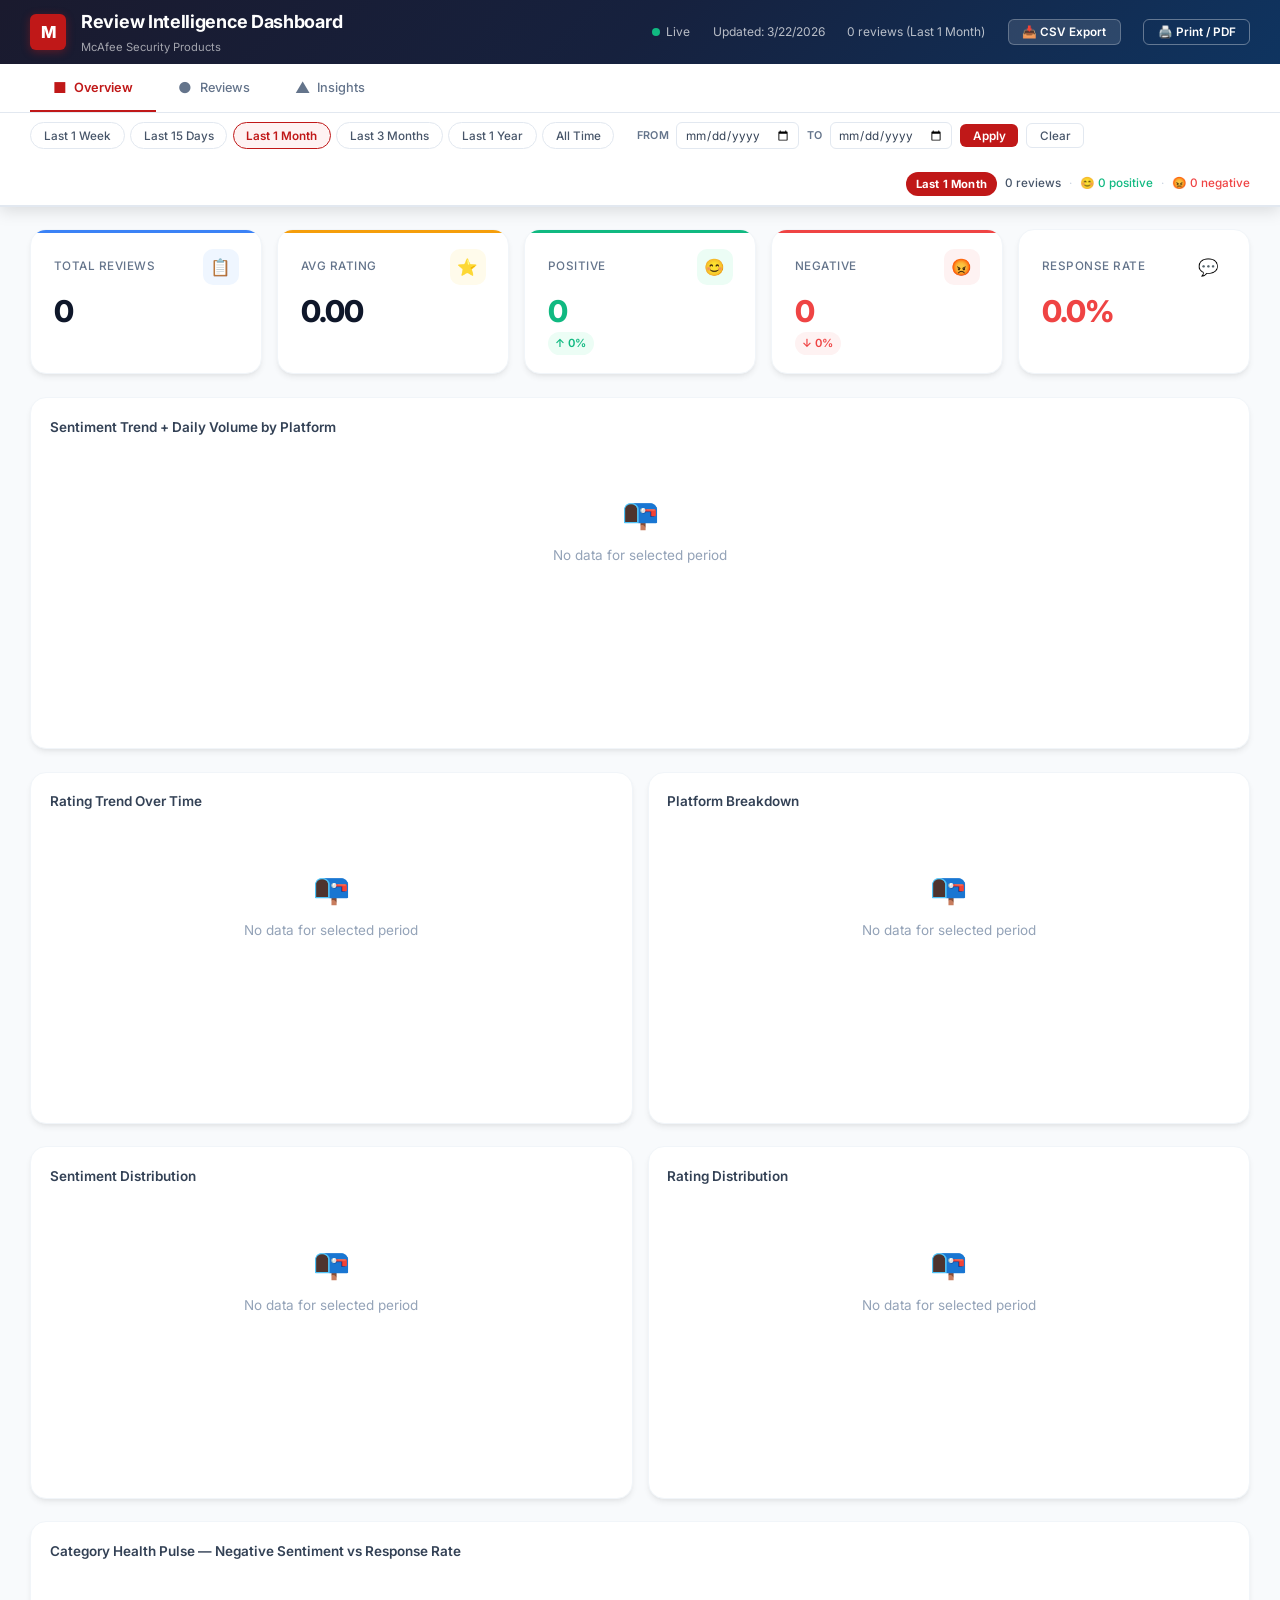
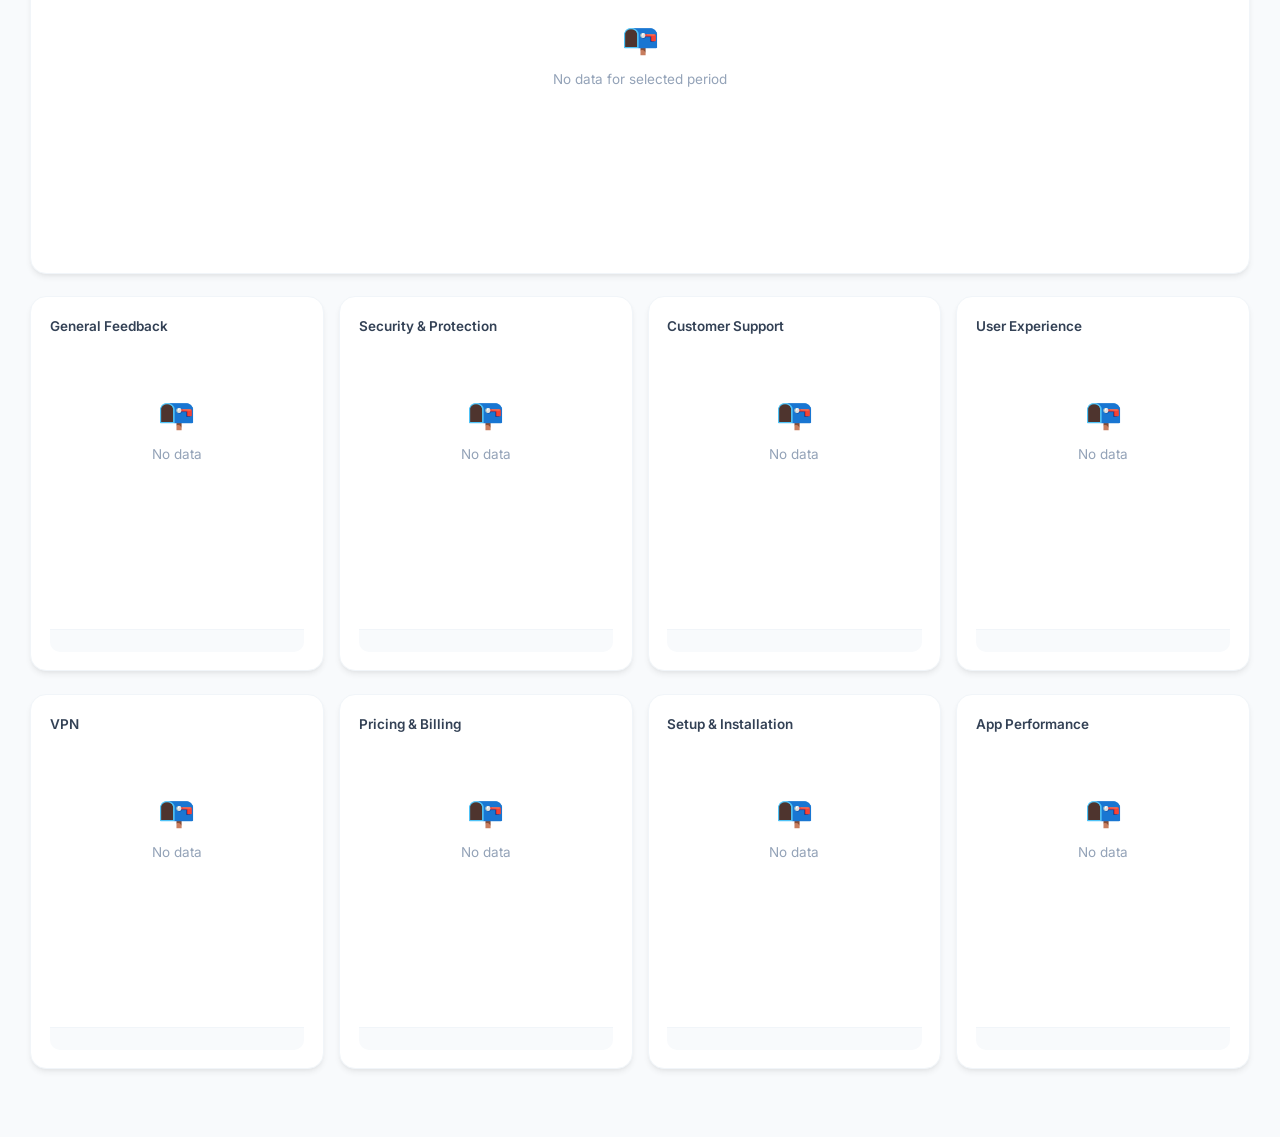
==== commit 7ec79a07: "LLM-based quality re-evaluation of all 578 reviews + autoresearch integration - Process every review" ====
--- a/mcafee-review-dashboard/docs/index.html
+++ b/mcafee-review-dashboard/docs/index.html
@@ -223,6 +223,7 @@
             <option value="generic_template">🟡 GENERIC TEMPLATE</option>
             <option value="no_solution">🟡 NO SOLUTION</option>
             <option value="wrong_issue">🔴 WRONG ISSUE</option>
+            <option value="unwarranted_apology">🟠 UNWARRANTED APOLOGY</option>
             <option value="critical">🔴 CRITICAL (1★)</option>
           </select>
         </div>
--- a/mcafee-review-dashboard/docs/assets/style.css
+++ b/mcafee-review-dashboard/docs/assets/style.css
@@ -1495,9 +1495,10 @@
 .badge-quality.no-response    { background: #FEF2F2; color: #B91C1C; border: 1px solid #FECACA; }
 .badge-quality.generic        { background: #FFFBEB; color: #92400E; border: 1px solid #FDE68A; }
 .badge-quality.no-solution    { background: #FFFBEB; color: #92400E; border: 1px solid #FDE68A; }
-.badge-quality.apology        { background: #EFF6FF; color: #1E40AF; border: 1px solid #BFDBFE; }
-.badge-quality.no-empathy     { background: #FEF2F2; color: #B91C1C; border: 1px solid #FECACA; }
-.badge-quality.wrong-issue    { background: #FEF2F2; color: #991B1B; border: 1px solid #FECACA; }
+.badge-quality.apology             { background: #EFF6FF; color: #1E40AF; border: 1px solid #BFDBFE; }
+.badge-quality.no-empathy          { background: #FEF2F2; color: #B91C1C; border: 1px solid #FECACA; }
+.badge-quality.wrong-issue         { background: #FEF2F2; color: #991B1B; border: 1px solid #FECACA; }
+.badge-quality.unwarranted-apology { background: #FFF7ED; color: #C2410C; border: 1px solid #FDBA74; }
 
 /* ---- Pagination (new class names) ---- */
 .pagination-btn {
